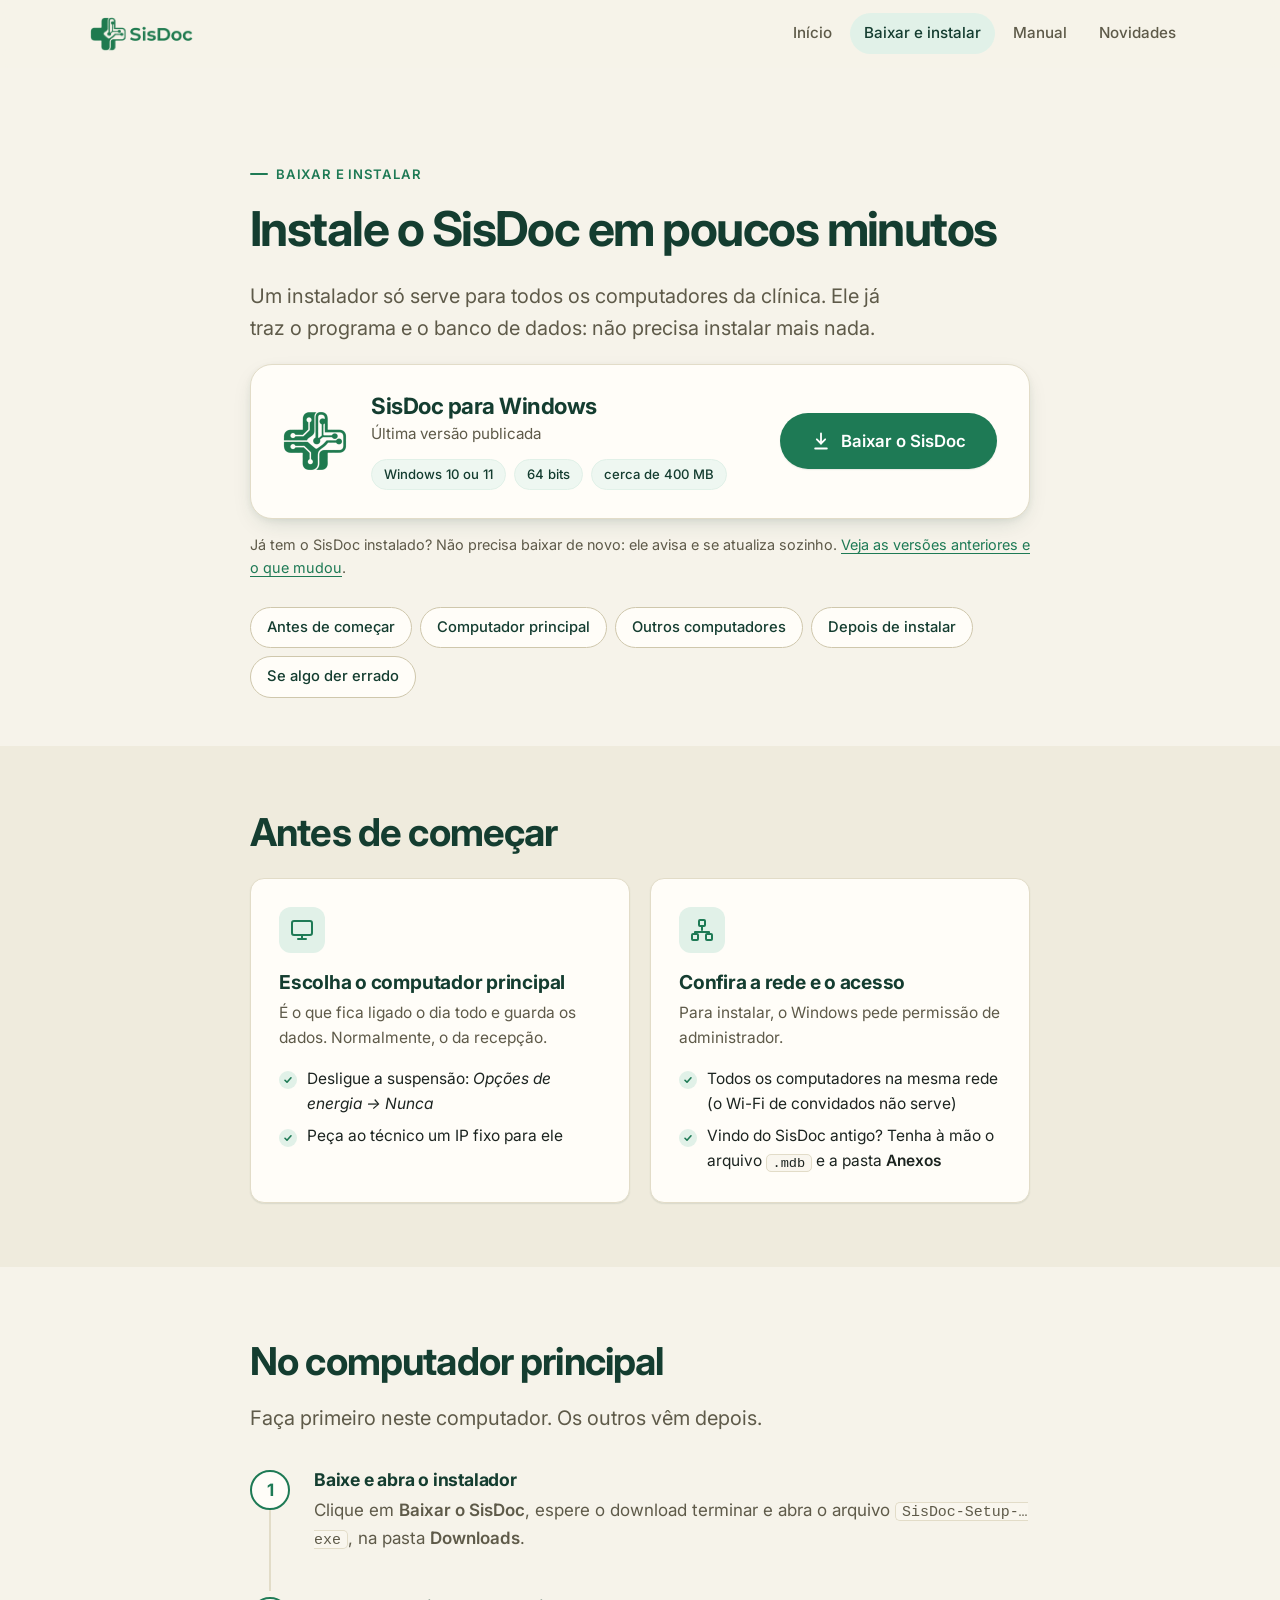
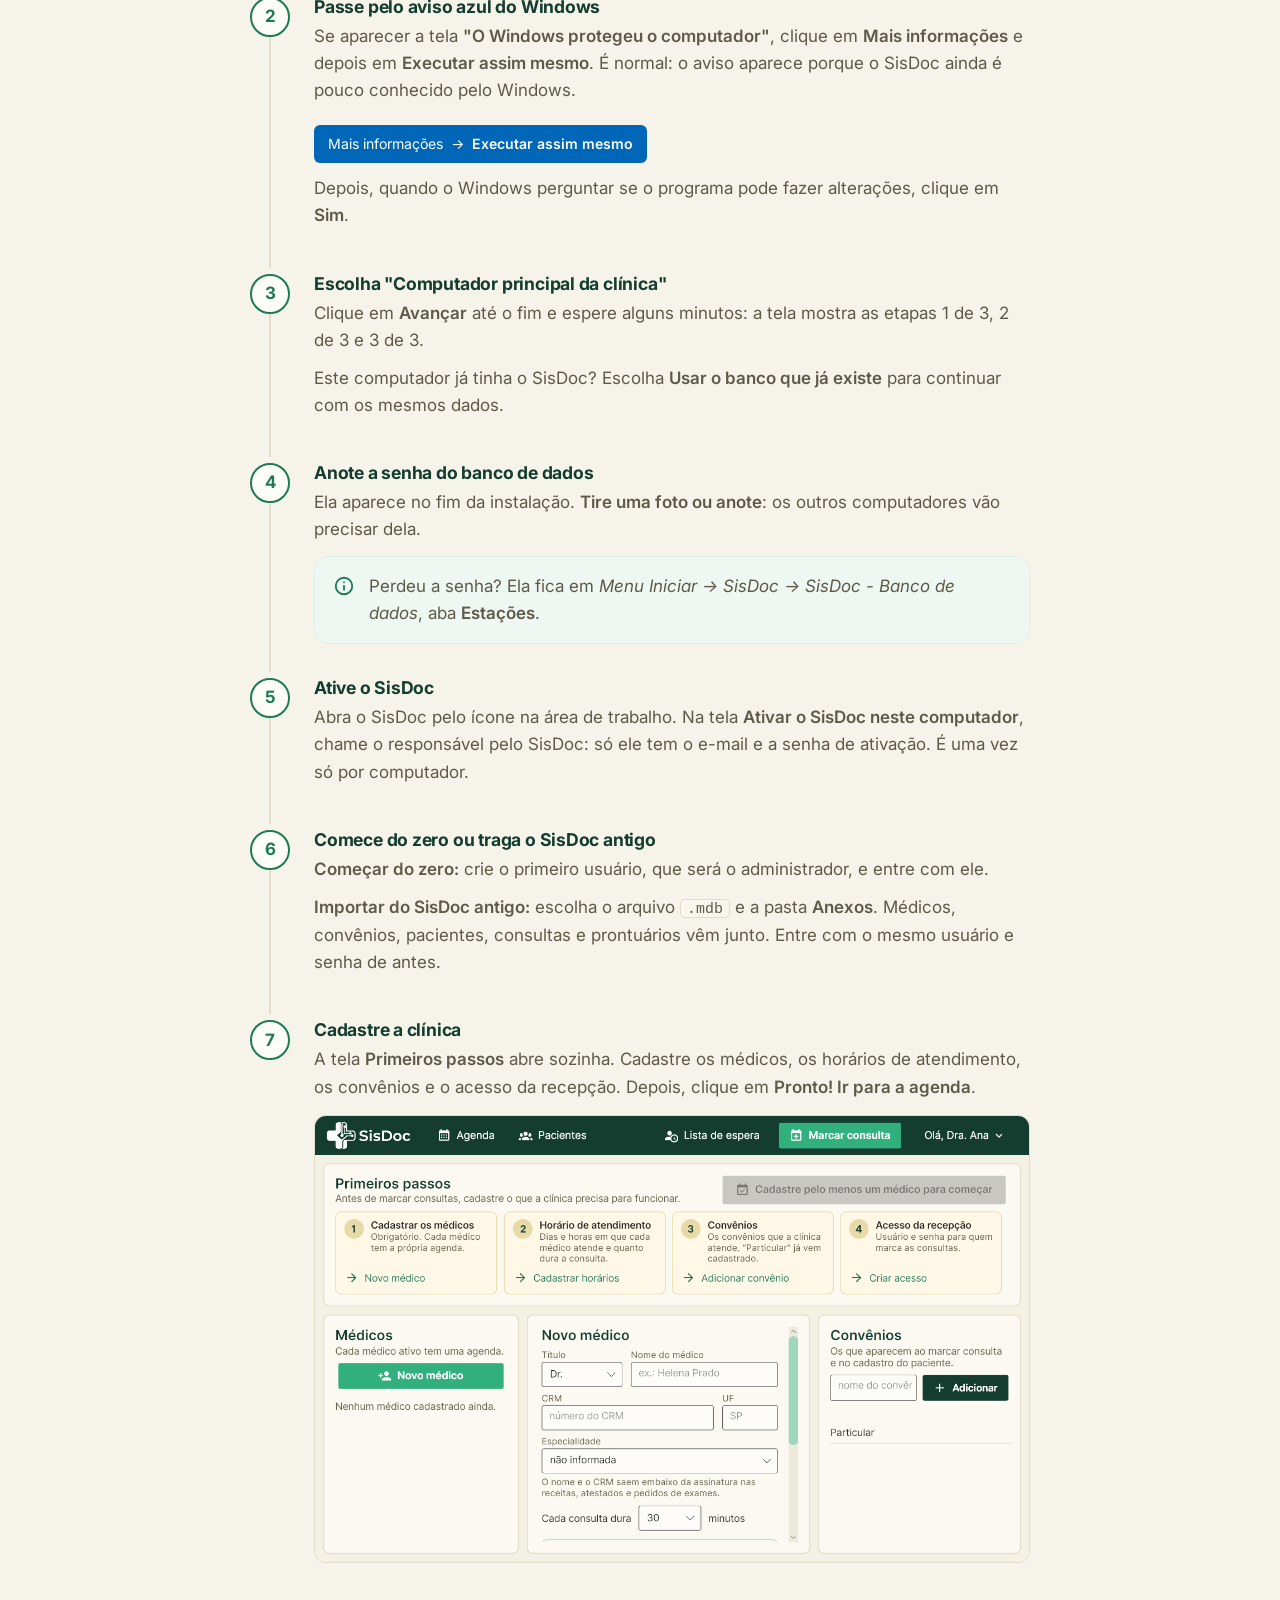
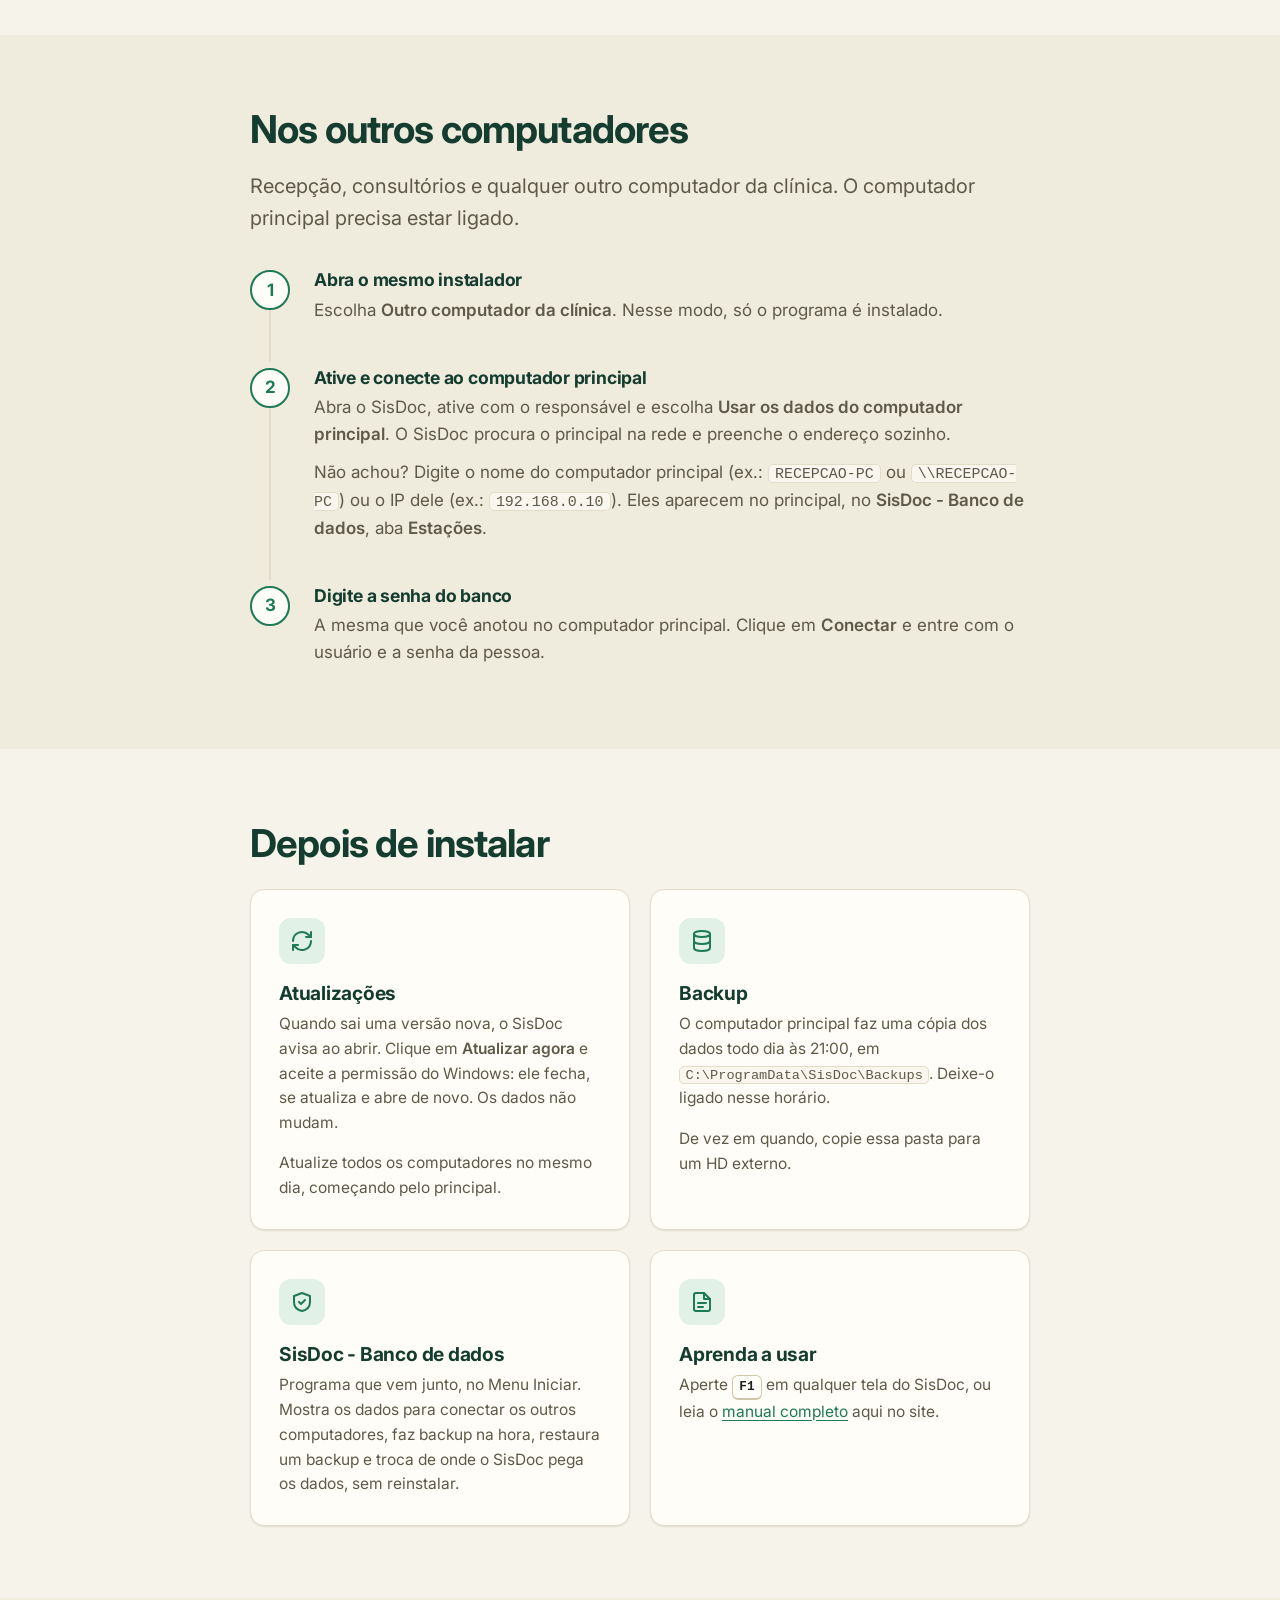
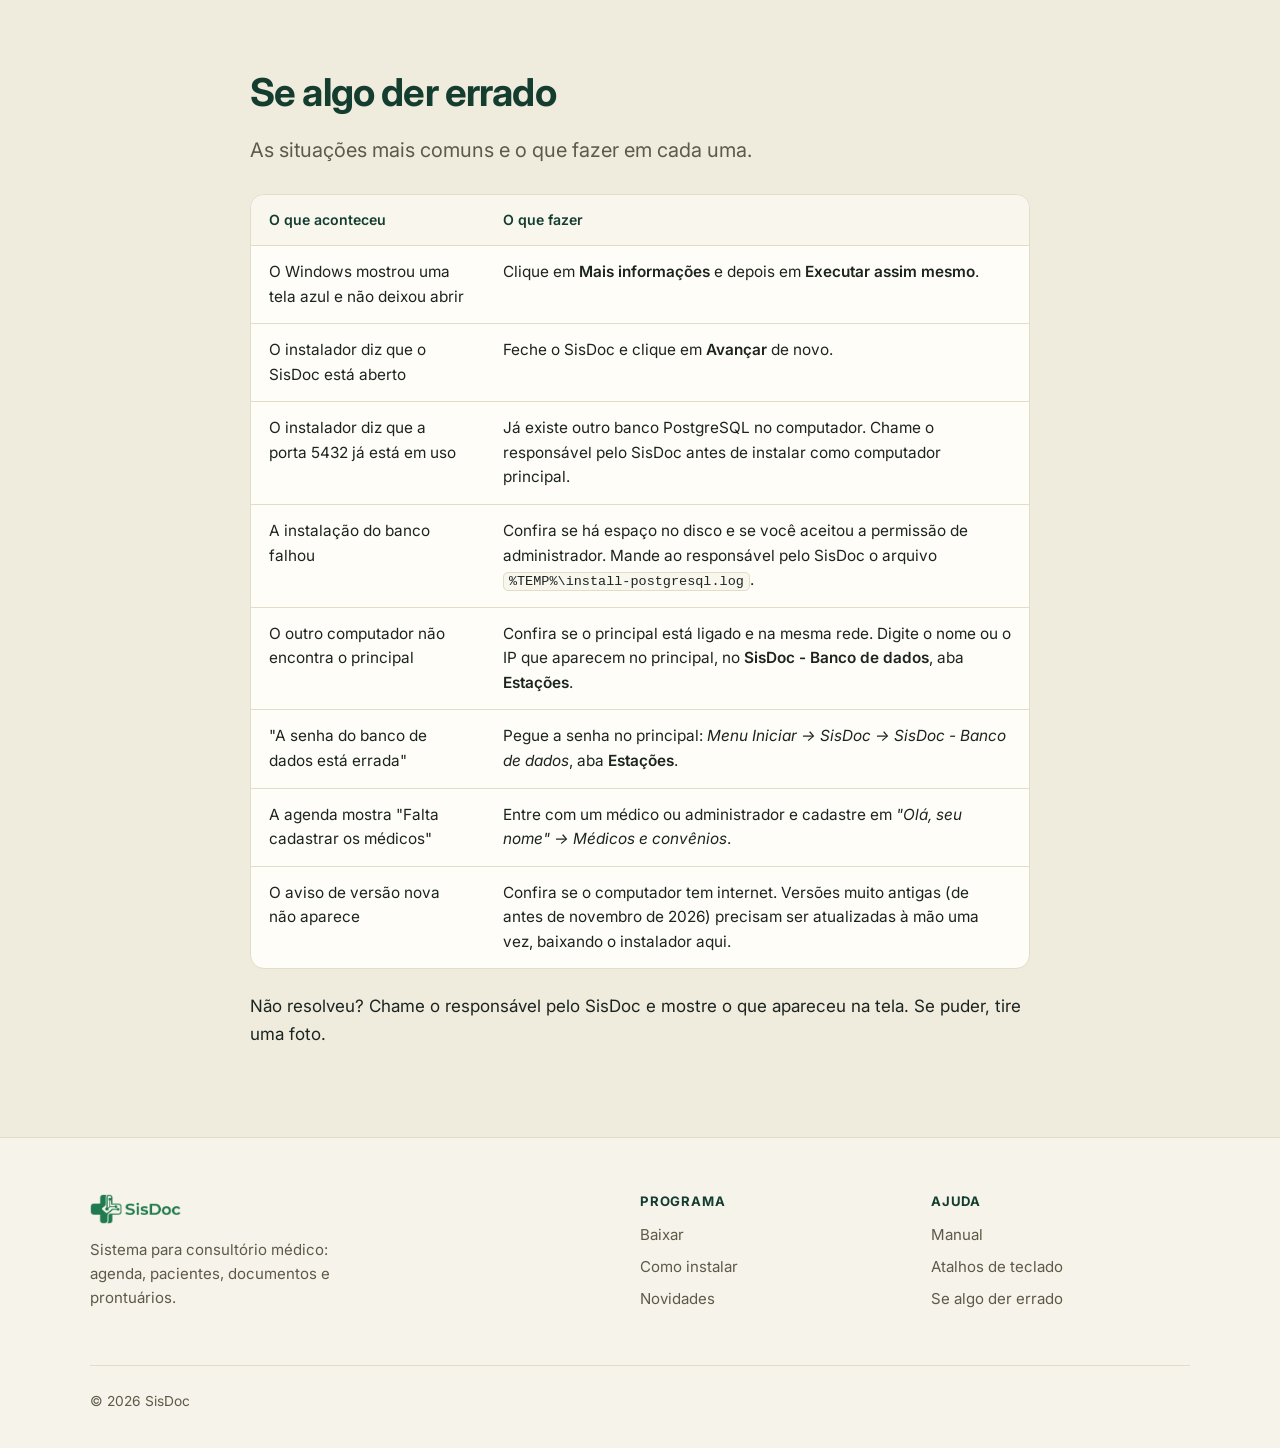
==== baixar.html @ e2f2bb1e "Site atualizado a partir de d1e80e1" ====
<!doctype html>
<html lang="pt-BR">
<head>
  <meta charset="utf-8">
  <meta name="viewport" content="width=device-width, initial-scale=1">
  <title>Baixar e instalar · SisDoc</title>
  <meta name="description" content="Baixe o instalador do SisDoc para Windows e siga o passo a passo para instalar no computador principal e nos outros computadores da clínica.">
  <meta name="theme-color" content="#143D30">
  <link rel="icon" type="image/png" href="assets/icon.png">
  <link rel="preconnect" href="https://fonts.googleapis.com">
  <link rel="preconnect" href="https://fonts.gstatic.com" crossorigin>
  <link href="https://fonts.googleapis.com/css2?family=Inter:wght@400;500;600;700;800&display=swap" rel="stylesheet">
  <link rel="stylesheet" href="assets/style.css">
  <script>document.documentElement.classList.add("js")</script>
</head>
<body>
  <a class="skip-link" href="#conteudo">Pular para o conteúdo</a>

  <header class="site-header">
    <div class="container">
      <a class="brand" href="./" aria-label="SisDoc, página inicial">
        <img class="logo-light" src="assets/logo.png" alt="SisDoc" width="104" height="34">
        <img class="logo-dark" src="assets/logo-white.png" alt="SisDoc" width="104" height="34">
      </a>
      <button class="nav-toggle" type="button" aria-expanded="false" aria-controls="menu" aria-label="Abrir o menu">
        <svg viewBox="0 0 24 24" fill="none" stroke="currentColor" stroke-width="2" stroke-linecap="round"><path d="M4 7h16M4 12h16M4 17h16"/></svg>
      </button>
      <nav class="nav" id="menu" aria-label="Principal">
        <a href="./">Início</a>
        <a href="baixar.html" aria-current="page">Baixar e instalar</a>
        <a href="manual.html">Manual</a>
        <a href="novidades.html">Novidades</a>
      </nav>
    </div>
  </header>

  <main id="conteudo">
    <div class="page-head">
      <div class="container narrow">
        <p class="eyebrow">Baixar e instalar</p>
        <h1>Instale o SisDoc em poucos minutos</h1>
        <p class="lead">Um instalador só serve para todos os computadores da clínica. Ele já traz o programa e o banco de dados: não precisa instalar mais nada.</p>

        <div class="download-card">
          <img class="app-icon" src="assets/icon.png" width="64" height="64" alt="">
          <div>
            <h2>SisDoc para Windows</h2>
            <p data-release-detail>Última versão publicada</p>
            <div class="download-facts">
              <span class="chip">Windows 10 ou 11</span>
              <span class="chip">64 bits</span>
              <span class="chip" data-release-size>cerca de 400 MB</span>
            </div>
          </div>
          <a class="btn btn-primary btn-lg" data-download-link href="https://github.com/LuizHRFerreira/SisDoc-releases/releases/latest">
            <svg viewBox="0 0 24 24" fill="none" stroke="currentColor" stroke-width="2.2" stroke-linecap="round" stroke-linejoin="round" aria-hidden="true"><path d="M12 3v12"/><path d="m7 10 5 5 5-5"/><path d="M5 21h14"/></svg>
            <span data-download-label>Baixar o SisDoc</span>
          </a>
        </div>
        <p class="small muted" style="margin-top:14px">Já tem o SisDoc instalado? Não precisa baixar de novo: ele avisa e se atualiza sozinho. <a href="novidades.html">Veja as versões anteriores e o que mudou</a>.</p>

        <nav class="toc-chips" aria-label="Nesta página">
          <a href="#antes">Antes de começar</a>
          <a href="#instalar">Computador principal</a>
          <a href="#outros">Outros computadores</a>
          <a href="#depois">Depois de instalar</a>
          <a href="#problemas">Se algo der errado</a>
        </nav>
      </div>
    </div>

    <section class="section-alt" id="antes" style="padding-top:64px;padding-bottom:64px">
      <div class="container narrow">
        <h2>Antes de começar</h2>
        <div class="cards two" style="margin-top:24px">
          <div class="card">
            <div class="icon-badge"><svg viewBox="0 0 24 24" fill="none" stroke="currentColor" stroke-width="2" stroke-linecap="round" stroke-linejoin="round" aria-hidden="true"><rect x="2" y="3" width="20" height="14" rx="2"/><path d="M8 21h8M12 17v4"/></svg></div>
            <h3>Escolha o computador principal</h3>
            <p class="muted">É o que fica ligado o dia todo e guarda os dados. Normalmente, o da recepção.</p>
            <ul class="checklist">
              <li>Desligue a suspensão: <i>Opções de energia → Nunca</i></li>
              <li>Peça ao técnico um IP fixo para ele</li>
            </ul>
          </div>
          <div class="card">
            <div class="icon-badge"><svg viewBox="0 0 24 24" fill="none" stroke="currentColor" stroke-width="2" stroke-linecap="round" stroke-linejoin="round" aria-hidden="true"><rect x="9" y="2" width="6" height="6" rx="1"/><rect x="2" y="16" width="6" height="6" rx="1"/><rect x="16" y="16" width="6" height="6" rx="1"/><path d="M12 8v4M5 16v-2h14v2"/></svg></div>
            <h3>Confira a rede e o acesso</h3>
            <p class="muted">Para instalar, o Windows pede permissão de administrador.</p>
            <ul class="checklist">
              <li>Todos os computadores na mesma rede (o Wi-Fi de convidados não serve)</li>
              <li>Vindo do SisDoc antigo? Tenha à mão o arquivo <code>.mdb</code> e a pasta <b>Anexos</b></li>
            </ul>
          </div>
        </div>
      </div>
    </section>

    <section id="instalar" style="padding-top:72px;padding-bottom:72px">
      <div class="container narrow">
        <h2>No computador principal</h2>
        <p class="lead" style="margin-bottom:36px">Faça primeiro neste computador. Os outros vêm depois.</p>
        <ol class="timeline">
          <li>
            <h3>Baixe e abra o instalador</h3>
            <p>Clique em <b>Baixar o SisDoc</b>, espere o download terminar e abra o arquivo <code>SisDoc-Setup-…exe</code>, na pasta <b>Downloads</b>.</p>
          </li>
          <li>
            <h3>Passe pelo aviso azul do Windows</h3>
            <p>Se aparecer a tela <b>"O Windows protegeu o computador"</b>, clique em <b>Mais informações</b> e depois em <b>Executar assim mesmo</b>. É normal: o aviso aparece porque o SisDoc ainda é pouco conhecido pelo Windows.</p>
            <span class="smartscreen">Mais informações <span aria-hidden="true">→</span> <b>Executar assim mesmo</b></span>
            <p style="margin-top:12px">Depois, quando o Windows perguntar se o programa pode fazer alterações, clique em <b>Sim</b>.</p>
          </li>
          <li>
            <h3>Escolha "Computador principal da clínica"</h3>
            <p>Clique em <b>Avançar</b> até o fim e espere alguns minutos: a tela mostra as etapas 1 de 3, 2 de 3 e 3 de 3.</p>
            <p>Este computador já tinha o SisDoc? Escolha <b>Usar o banco que já existe</b> para continuar com os mesmos dados.</p>
          </li>
          <li>
            <h3>Anote a senha do banco de dados</h3>
            <p>Ela aparece no fim da instalação. <b>Tire uma foto ou anote</b>: os outros computadores vão precisar dela.</p>
            <div class="callout info">
              <svg viewBox="0 0 24 24" fill="none" stroke="currentColor" stroke-width="2" stroke-linecap="round" stroke-linejoin="round" aria-hidden="true"><circle cx="12" cy="12" r="9"/><path d="M12 16v-4M12 8h.01"/></svg>
              <p>Perdeu a senha? Ela fica em <i>Menu Iniciar → SisDoc → SisDoc - Banco de dados</i>, aba <b>Estações</b>.</p>
            </div>
          </li>
          <li>
            <h3>Ative o SisDoc</h3>
            <p>Abra o SisDoc pelo ícone na área de trabalho. Na tela <b>Ativar o SisDoc neste computador</b>, chame o responsável pelo SisDoc: só ele tem o e-mail e a senha de ativação. É uma vez só por computador.</p>
          </li>
          <li>
            <h3>Comece do zero ou traga o SisDoc antigo</h3>
            <p><b>Começar do zero:</b> crie o primeiro usuário, que será o administrador, e entre com ele.</p>
            <p><b>Importar do SisDoc antigo:</b> escolha o arquivo <code>.mdb</code> e a pasta <b>Anexos</b>. Médicos, convênios, pacientes, consultas e prontuários vêm junto. Entre com o mesmo usuário e senha de antes.</p>
          </li>
          <li>
            <h3>Cadastre a clínica</h3>
            <p>A tela <b>Primeiros passos</b> abre sozinha. Cadastre os médicos, os horários de atendimento, os convênios e o acesso da recepção. Depois, clique em <b>Pronto! Ir para a agenda</b>.</p>
            <img class="zoomable" src="images/42-primeiros-passos.png" width="1280" height="800" loading="lazy" style="border-radius:12px;border:1px solid var(--border);margin-top:14px" alt="Tela Primeiros passos do SisDoc, com as quatro etapas de cadastro da clínica.">
          </li>
        </ol>
      </div>
    </section>

    <section class="section-alt" id="outros" style="padding-top:72px;padding-bottom:72px">
      <div class="container narrow">
        <h2>Nos outros computadores</h2>
        <p class="lead" style="margin-bottom:36px">Recepção, consultórios e qualquer outro computador da clínica. O computador principal precisa estar ligado.</p>
        <ol class="timeline">
          <li>
            <h3>Abra o mesmo instalador</h3>
            <p>Escolha <b>Outro computador da clínica</b>. Nesse modo, só o programa é instalado.</p>
          </li>
          <li>
            <h3>Ative e conecte ao computador principal</h3>
            <p>Abra o SisDoc, ative com o responsável e escolha <b>Usar os dados do computador principal</b>. O SisDoc procura o principal na rede e preenche o endereço sozinho.</p>
            <p>Não achou? Digite o nome do computador principal (ex.: <code>RECEPCAO-PC</code> ou <code>\\RECEPCAO-PC</code>) ou o IP dele (ex.: <code>192.168.0.10</code>). Eles aparecem no principal, no <b>SisDoc - Banco de dados</b>, aba <b>Estações</b>.</p>
          </li>
          <li>
            <h3>Digite a senha do banco</h3>
            <p>A mesma que você anotou no computador principal. Clique em <b>Conectar</b> e entre com o usuário e a senha da pessoa.</p>
          </li>
        </ol>
      </div>
    </section>

    <section id="depois" style="padding-top:72px;padding-bottom:72px">
      <div class="container narrow">
        <h2>Depois de instalar</h2>
        <div class="cards two" style="margin-top:24px">
          <div class="card">
            <div class="icon-badge"><svg viewBox="0 0 24 24" fill="none" stroke="currentColor" stroke-width="2" stroke-linecap="round" stroke-linejoin="round" aria-hidden="true"><path d="M21 12a9 9 0 0 1-15.5 6.2L3 16"/><path d="M3 12a9 9 0 0 1 15.5-6.2L21 8"/><path d="M21 3v5h-5M3 21v-5h5"/></svg></div>
            <h3>Atualizações</h3>
            <p class="muted">Quando sai uma versão nova, o SisDoc avisa ao abrir. Clique em <b>Atualizar agora</b> e aceite a permissão do Windows: ele fecha, se atualiza e abre de novo. Os dados não mudam.</p>
            <p class="muted">Atualize todos os computadores no mesmo dia, começando pelo principal.</p>
          </div>
          <div class="card">
            <div class="icon-badge"><svg viewBox="0 0 24 24" fill="none" stroke="currentColor" stroke-width="2" stroke-linecap="round" stroke-linejoin="round" aria-hidden="true"><ellipse cx="12" cy="5" rx="8" ry="3"/><path d="M4 5v14c0 1.7 3.6 3 8 3s8-1.3 8-3V5"/><path d="M4 12c0 1.7 3.6 3 8 3s8-1.3 8-3"/></svg></div>
            <h3>Backup</h3>
            <p class="muted">O computador principal faz uma cópia dos dados todo dia às 21:00, em <code>C:\ProgramData\SisDoc\Backups</code>. Deixe-o ligado nesse horário.</p>
            <p class="muted">De vez em quando, copie essa pasta para um HD externo.</p>
          </div>
          <div class="card">
            <div class="icon-badge"><svg viewBox="0 0 24 24" fill="none" stroke="currentColor" stroke-width="2" stroke-linecap="round" stroke-linejoin="round" aria-hidden="true"><path d="M12 3 4 6v6c0 5 3.5 8 8 9 4.5-1 8-4 8-9V6z"/><path d="m9 12 2 2 4-4"/></svg></div>
            <h3>SisDoc - Banco de dados</h3>
            <p class="muted">Programa que vem junto, no Menu Iniciar. Mostra os dados para conectar os outros computadores, faz backup na hora, restaura um backup e troca de onde o SisDoc pega os dados, sem reinstalar.</p>
          </div>
          <div class="card">
            <div class="icon-badge"><svg viewBox="0 0 24 24" fill="none" stroke="currentColor" stroke-width="2" stroke-linecap="round" stroke-linejoin="round" aria-hidden="true"><path d="M14 3H6a2 2 0 0 0-2 2v14a2 2 0 0 0 2 2h12a2 2 0 0 0 2-2V9z"/><path d="M14 3v6h6M8 13h8M8 17h5"/></svg></div>
            <h3>Aprenda a usar</h3>
            <p class="muted">Aperte <kbd>F1</kbd> em qualquer tela do SisDoc, ou leia o <a href="manual.html">manual completo</a> aqui no site.</p>
          </div>
        </div>
      </div>
    </section>

    <section class="section-alt" id="problemas" style="padding-top:72px;padding-bottom:72px">
      <div class="container narrow">
        <h2>Se algo der errado</h2>
        <p class="lead" style="margin-bottom:28px">As situações mais comuns e o que fazer em cada uma.</p>
        <div class="table-wrap">
          <table>
            <thead><tr><th scope="col">O que aconteceu</th><th scope="col">O que fazer</th></tr></thead>
            <tbody>
              <tr><td>O Windows mostrou uma tela azul e não deixou abrir</td><td>Clique em <b>Mais informações</b> e depois em <b>Executar assim mesmo</b>.</td></tr>
              <tr><td>O instalador diz que o SisDoc está aberto</td><td>Feche o SisDoc e clique em <b>Avançar</b> de novo.</td></tr>
              <tr><td>O instalador diz que a porta 5432 já está em uso</td><td>Já existe outro banco PostgreSQL no computador. Chame o responsável pelo SisDoc antes de instalar como computador principal.</td></tr>
              <tr><td>A instalação do banco falhou</td><td>Confira se há espaço no disco e se você aceitou a permissão de administrador. Mande ao responsável pelo SisDoc o arquivo <code>%TEMP%\install-postgresql.log</code>.</td></tr>
              <tr><td>O outro computador não encontra o principal</td><td>Confira se o principal está ligado e na mesma rede. Digite o nome ou o IP que aparecem no principal, no <b>SisDoc - Banco de dados</b>, aba <b>Estações</b>.</td></tr>
              <tr><td>"A senha do banco de dados está errada"</td><td>Pegue a senha no principal: <i>Menu Iniciar → SisDoc → SisDoc - Banco de dados</i>, aba <b>Estações</b>.</td></tr>
              <tr><td>A agenda mostra "Falta cadastrar os médicos"</td><td>Entre com um médico ou administrador e cadastre em <i>"Olá, seu nome" → Médicos e convênios</i>.</td></tr>
              <tr><td>O aviso de versão nova não aparece</td><td>Confira se o computador tem internet. Versões muito antigas (de antes de novembro de 2026) precisam ser atualizadas à mão uma vez, baixando o instalador aqui.</td></tr>
            </tbody>
          </table>
        </div>
        <p style="margin-top:24px">Não resolveu? Chame o responsável pelo SisDoc e mostre o que apareceu na tela. Se puder, tire uma foto.</p>
      </div>
    </section>
  </main>

  <footer class="site-footer">
    <div class="container">
      <div class="footer-grid">
        <div class="footer-brand">
          <img class="logo-light" src="assets/logo.png" alt="SisDoc" width="91" height="30">
          <img class="logo-dark" src="assets/logo-white.png" alt="SisDoc" width="91" height="30">
          <p>Sistema para consultório médico: agenda, pacientes, documentos e prontuários.</p>
        </div>
        <div>
          <h4>Programa</h4>
          <ul>
            <li><a href="baixar.html">Baixar</a></li>
            <li><a href="baixar.html#instalar">Como instalar</a></li>
            <li><a href="novidades.html">Novidades</a></li>
          </ul>
        </div>
        <div>
          <h4>Ajuda</h4>
          <ul>
            <li><a href="manual.html">Manual</a></li>
            <li><a href="manual.html#/atalhos">Atalhos de teclado</a></li>
            <li><a href="baixar.html#problemas">Se algo der errado</a></li>
          </ul>
        </div>
      </div>
      <div class="footer-bottom">
        <span>© <span data-year>2026</span> SisDoc</span>
        <span data-release-version></span>
      </div>
    </div>
  </footer>

  <script src="assets/site.js" defer></script>
</body>
</html>
---- assets/style.css ----
:root {
  --bg: #F6F3EA;
  --bg-alt: #EFEBDD;
  --surface: #FFFDF8;
  --surface-muted: #F9F6EE;
  --border: #E2DCC8;
  --border-strong: #CFC7AC;
  --text: #1C2420;
  --text-muted: #5E5A49;
  --heading: #143D30;
  --brand: #1E7A55;
  --brand-hover: #17644A;
  --brand-soft: #E1F1E8;
  --brand-softer: #EEF7F1;
  --on-brand: #FFFFFF;
  --accent: #31AF7D;
  --dark-band: #143D30;
  --on-dark: #F3F0E4;
  --on-dark-muted: #B9C9BF;
  --notice: #FBF3D9;
  --notice-border: #E8D79C;
  --windows-blue: #0067B8;
  --shadow-sm: 0 1px 2px rgba(20, 61, 48, .06), 0 1px 1px rgba(20, 61, 48, .04);
  --shadow-md: 0 8px 24px -8px rgba(20, 61, 48, .18), 0 2px 6px rgba(20, 61, 48, .06);
  --shadow-lg: 0 32px 64px -24px rgba(20, 61, 48, .35), 0 8px 20px -8px rgba(20, 61, 48, .15);
  --radius-sm: 8px;
  --radius: 14px;
  --radius-lg: 22px;
  --max: 1140px;
  --header-h: 68px;
  color-scheme: light;
}

@media (prefers-color-scheme: dark) {
  :root {
    --bg: #0F1714;
    --bg-alt: #131E1A;
    --surface: #17221E;
    --surface-muted: #1B2823;
    --border: #273630;
    --border-strong: #35483F;
    --text: #E6ECE8;
    --text-muted: #A3B0A8;
    --heading: #E9F3EE;
    --brand: #3FBF8B;
    --brand-hover: #5ACB9C;
    --brand-soft: #1C3A2E;
    --brand-softer: #172E25;
    --on-brand: #0B1A13;
    --accent: #3FBF8B;
    --dark-band: #0B2A20;
    --on-dark: #EAF2EE;
    --on-dark-muted: #9FB6A9;
    --notice: #2A2616;
    --notice-border: #4F4525;
    --windows-blue: #4DA3EE;
    --shadow-sm: 0 1px 2px rgba(0, 0, 0, .3);
    --shadow-md: 0 8px 24px -8px rgba(0, 0, 0, .5);
    --shadow-lg: 0 32px 64px -24px rgba(0, 0, 0, .7);
    color-scheme: dark;
  }
  .logo-light { display: none !important; }
  .logo-dark { display: block !important; }
}

*, *::before, *::after { box-sizing: border-box; }
html { -webkit-text-size-adjust: 100%; scroll-behavior: smooth; scroll-padding-top: calc(var(--header-h) + 16px); }
@media (prefers-reduced-motion: reduce) {
  html { scroll-behavior: auto; }
  *, *::before, *::after { transition: none !important; animation: none !important; }
}
body {
  margin: 0;
  background: var(--bg);
  color: var(--text);
  font-family: Inter, system-ui, -apple-system, "Segoe UI", Roboto, sans-serif;
  font-size: 17px;
  line-height: 1.6;
  -webkit-font-smoothing: antialiased;
  text-rendering: optimizeLegibility;
}
img { max-width: 100%; height: auto; display: block; }
a { color: var(--brand); text-underline-offset: 3px; text-decoration-thickness: 1px; }
a:hover { color: var(--brand-hover); }
:focus-visible { outline: 3px solid var(--accent); outline-offset: 3px; border-radius: 4px; }
h1, h2, h3, h4 { color: var(--heading); line-height: 1.15; letter-spacing: -0.022em; margin: 0 0 .5em; font-weight: 700; }
h1 { font-size: clamp(2.1rem, 4.6vw, 3.6rem); letter-spacing: -0.032em; }
h2 { font-size: clamp(1.7rem, 3vw, 2.4rem); }
h3 { font-size: 1.2rem; letter-spacing: -0.012em; }
p { margin: 0 0 1em; }
b, strong { font-weight: 600; }
kbd {
  display: inline-block;
  min-width: 1.8em;
  padding: .1em .5em;
  border: 1px solid var(--border-strong);
  border-bottom-width: 2px;
  border-radius: 6px;
  background: var(--surface);
  font: 600 .82em/1.5 ui-monospace, "Cascadia Mono", Consolas, monospace;
  text-align: center;
  color: var(--text);
}
code {
  font-family: ui-monospace, "Cascadia Mono", Consolas, monospace;
  font-size: .88em;
  background: var(--surface-muted);
  border: 1px solid var(--border);
  border-radius: 5px;
  padding: .05em .4em;
  overflow-wrap: anywhere;
}

.skip-link {
  position: absolute; left: 16px; top: -100px; z-index: 100;
  background: var(--brand); color: var(--on-brand); padding: 10px 16px; border-radius: var(--radius-sm);
}
.skip-link:focus { top: 12px; }

.container { width: 100%; max-width: var(--max); margin: 0 auto; padding: 0 20px; }
.container.narrow { max-width: 820px; }

.site-header {
  position: sticky; top: 0; z-index: 50;
  height: var(--header-h);
  background: color-mix(in srgb, var(--bg) 82%, transparent);
  backdrop-filter: saturate(1.4) blur(14px);
  -webkit-backdrop-filter: saturate(1.4) blur(14px);
  border-bottom: 1px solid transparent;
  transition: border-color .2s;
}
.site-header.scrolled { border-bottom-color: var(--border); }
.site-header .container { height: 100%; display: flex; align-items: center; gap: 24px; }
.brand { display: flex; align-items: center; flex: none; }
.brand img { height: 34px; width: auto; }
.logo-dark { display: none; }
.nav { display: flex; align-items: center; gap: 4px; margin-left: auto; }
.nav a {
  color: var(--text-muted); text-decoration: none; font-weight: 500; font-size: .95rem;
  padding: 8px 14px; border-radius: 999px; transition: color .15s, background .15s;
}
.nav a:hover { color: var(--heading); background: var(--bg-alt); }
.nav a[aria-current="page"] { color: var(--heading); background: var(--brand-soft); }
.nav .btn { margin-left: 10px; }
.nav a.btn-primary { color: var(--on-brand); background: var(--brand); padding: 6px 18px; }
.nav a.btn-primary:hover { color: var(--on-brand); background: var(--brand-hover); }
.nav-toggle {
  display: none; margin-left: auto; background: none; border: 1px solid var(--border);
  border-radius: 10px; width: 44px; height: 44px; color: var(--heading); cursor: pointer;
  align-items: center; justify-content: center;
}
.nav-toggle svg { width: 22px; height: 22px; }

.btn {
  display: inline-flex; align-items: center; justify-content: center; gap: 10px;
  min-height: 46px; padding: 10px 22px; border-radius: 999px;
  font: inherit; font-weight: 600; font-size: .98rem; line-height: 1.2;
  text-decoration: none; cursor: pointer; border: 1px solid transparent;
  transition: background .15s, color .15s, border-color .15s, transform .15s, box-shadow .15s;
  white-space: nowrap;
}
.btn svg { width: 20px; height: 20px; flex: none; }
.btn-primary { background: var(--brand); color: var(--on-brand); box-shadow: var(--shadow-sm); }
.btn-primary:hover { background: var(--brand-hover); color: var(--on-brand); transform: translateY(-1px); box-shadow: var(--shadow-md); }
.btn-secondary { background: var(--surface); color: var(--heading); border-color: var(--border-strong); }
.btn-secondary:hover { color: var(--heading); border-color: var(--heading); }
.btn-ghost-light { background: transparent; color: var(--on-dark); border-color: rgba(255,255,255,.3); }
.btn-ghost-light:hover { color: var(--on-dark); border-color: var(--on-dark); }
.btn-lg { min-height: 56px; padding: 14px 30px; font-size: 1.05rem; }
.btn-sm { min-height: 38px; padding: 6px 16px; font-size: .9rem; }

.eyebrow {
  display: inline-flex; align-items: center; gap: 8px;
  font-size: .82rem; font-weight: 600; letter-spacing: .06em; text-transform: uppercase;
  color: var(--brand); margin: 0 0 16px;
}
.eyebrow::before { content: ""; width: 18px; height: 2px; background: currentColor; border-radius: 2px; }
.lead { font-size: clamp(1.08rem, 1.6vw, 1.25rem); color: var(--text-muted); line-height: 1.6; }
.muted { color: var(--text-muted); }
.small { font-size: .9rem; }

section { padding: clamp(64px, 9vw, 112px) 0; }
.section-alt { background: var(--bg-alt); }
.section-head { max-width: 680px; margin: 0 0 48px; }
.section-head.center { margin-left: auto; margin-right: auto; text-align: center; }
.section-head.center .eyebrow { justify-content: center; }

.hero { padding: clamp(48px, 8vw, 96px) 0 0; text-align: center; overflow: hidden; }
.hero h1 { max-width: 22ch; margin: 0 auto 20px; }
.hero .lead { max-width: 640px; margin: 0 auto 32px; }
.hero-actions { display: flex; gap: 12px; justify-content: center; flex-wrap: wrap; }
.hero-meta { margin: 16px 0 0; font-size: .9rem; color: var(--text-muted); min-height: 1.6em; }
.hero-shot { margin: clamp(40px, 6vw, 72px) auto 0; max-width: 1080px; position: relative; }
.hero-shot::before {
  content: ""; position: absolute; inset: 12% -10% -20%; z-index: -1;
  background: radial-gradient(closest-side, color-mix(in srgb, var(--accent) 28%, transparent), transparent);
  filter: blur(20px);
}

.window {
  background: var(--surface);
  border: 1px solid var(--border);
  border-radius: var(--radius);
  box-shadow: var(--shadow-lg);
  overflow: hidden;
}
.window-bar { display: flex; align-items: center; gap: 7px; padding: 11px 14px; background: var(--surface-muted); border-bottom: 1px solid var(--border); }
.window-bar span { width: 11px; height: 11px; border-radius: 50%; background: var(--border-strong); }
.window-bar em { margin-left: 10px; font-style: normal; font-size: .78rem; color: var(--text-muted); font-weight: 500; }
.window img { width: 100%; }
.hero .window { border-bottom-left-radius: 0; border-bottom-right-radius: 0; border-bottom: 0; }

.cards { display: grid; gap: 20px; grid-template-columns: repeat(3, 1fr); }
.cards.two { grid-template-columns: repeat(2, 1fr); }
.cards.four { grid-template-columns: repeat(4, 1fr); }
.card {
  background: var(--surface); border: 1px solid var(--border); border-radius: var(--radius);
  padding: 28px; box-shadow: var(--shadow-sm);
}
.card h3 { margin-bottom: 8px; }
.card p:last-child, .card ul:last-child { margin-bottom: 0; }
.card .muted { font-size: .97rem; }
.icon-badge {
  width: 46px; height: 46px; border-radius: 12px; display: grid; place-items: center;
  background: var(--brand-soft); color: var(--brand); margin-bottom: 18px;
}
.icon-badge svg { width: 24px; height: 24px; }
.checklist { list-style: none; padding: 0; margin: 16px 0 0; display: grid; gap: 8px; }
.checklist li { position: relative; padding-left: 28px; font-size: .97rem; }
.checklist li::before {
  content: ""; position: absolute; left: 0; top: .28em; width: 18px; height: 18px; border-radius: 50%;
  background: var(--brand-soft) url("data:image/svg+xml,%3Csvg xmlns='http://www.w3.org/2000/svg' viewBox='0 0 24 24' fill='none' stroke='%231E7A55' stroke-width='3.2' stroke-linecap='round' stroke-linejoin='round'%3E%3Cpath d='m6 12.5 4 4 8-9'/%3E%3C/svg%3E") center / 12px no-repeat;
}

.feature { display: grid; grid-template-columns: 1fr 1.25fr; gap: clamp(32px, 6vw, 80px); align-items: center; }
.feature + .feature { margin-top: clamp(72px, 10vw, 128px); }
.feature.reverse .feature-text { order: 2; }
.feature-text h3 { font-size: clamp(1.5rem, 2.4vw, 2rem); margin-bottom: 14px; }
.feature-text .lead { font-size: 1.08rem; }
.feature .window { box-shadow: var(--shadow-md); }

.mini-grid { display: grid; grid-template-columns: repeat(4, 1fr); gap: 32px 28px; }
.mini h3 { font-size: 1.02rem; margin-bottom: 6px; }
.mini p { color: var(--text-muted); font-size: .95rem; margin: 0; }
.mini .icon-badge { width: 40px; height: 40px; border-radius: 10px; margin-bottom: 14px; }
.mini .icon-badge svg { width: 21px; height: 21px; }

.steps-row { display: grid; grid-template-columns: repeat(3, 1fr); gap: 20px; counter-reset: step; }
.step-card { position: relative; counter-increment: step; }
.step-card::before {
  content: counter(step); display: grid; place-items: center;
  width: 40px; height: 40px; border-radius: 50%; margin-bottom: 18px;
  background: var(--brand); color: var(--on-brand); font-weight: 700;
}

.faq { max-width: 820px; margin: 0 auto; display: grid; gap: 12px; }
.faq details {
  background: var(--surface); border: 1px solid var(--border); border-radius: var(--radius);
  padding: 0 24px; transition: border-color .15s, box-shadow .15s;
}
.faq details[open] { border-color: var(--border-strong); box-shadow: var(--shadow-sm); }
.faq summary {
  list-style: none; cursor: pointer; padding: 20px 36px 20px 0; position: relative;
  font-weight: 600; color: var(--heading); font-size: 1.05rem;
}
.faq summary::-webkit-details-marker { display: none; }
.faq summary::after {
  content: ""; position: absolute; right: 0; top: 50%; width: 22px; height: 22px; margin-top: -11px;
  background: url("data:image/svg+xml,%3Csvg xmlns='http://www.w3.org/2000/svg' viewBox='0 0 24 24' fill='none' stroke='%235E5A49' stroke-width='2.2' stroke-linecap='round' stroke-linejoin='round'%3E%3Cpath d='M12 5v14M5 12h14'/%3E%3C/svg%3E") center / contain no-repeat;
  transition: transform .2s;
}
.faq details[open] summary::after { transform: rotate(45deg); }
.faq details > div { padding: 0 0 20px; color: var(--text-muted); }
.faq details > div p:last-child { margin: 0; }

.cta-band { background: var(--dark-band); color: var(--on-dark); border-radius: var(--radius-lg); padding: clamp(40px, 6vw, 72px); text-align: center; position: relative; overflow: hidden; }
.cta-band::before {
  content: ""; position: absolute; width: 520px; height: 520px; right: -160px; top: -260px; border-radius: 50%;
  background: radial-gradient(closest-side, rgba(49, 175, 125, .35), transparent);
}
.cta-band h2 { color: var(--on-dark); margin-bottom: 12px; position: relative; }
.cta-band p { color: var(--on-dark-muted); max-width: 560px; margin: 0 auto 28px; position: relative; }
.cta-band .hero-actions { position: relative; }
.cta-band .btn-primary { background: var(--accent); color: #0B1A13; }
.cta-band .btn-primary:hover { background: #45C192; color: #0B1A13; }

.page-head { padding: clamp(48px, 7vw, 88px) 0 clamp(32px, 4vw, 48px); }
.page-head h1 { font-size: clamp(2rem, 4vw, 3rem); }
.page-head .lead { max-width: 640px; }

.download-card {
  display: grid; grid-template-columns: auto 1fr auto; gap: 24px; align-items: center;
  background: var(--surface); border: 1px solid var(--border); border-radius: var(--radius-lg);
  padding: 28px 32px; box-shadow: var(--shadow-md);
}
.download-card .app-icon { width: 64px; height: 64px; border-radius: 16px; }
.download-card h2 { font-size: 1.4rem; margin-bottom: 4px; }
.download-card p { margin: 0; color: var(--text-muted); font-size: .95rem; }
.download-facts { display: flex; flex-wrap: wrap; gap: 8px; margin-top: 12px; }
.chip {
  display: inline-flex; align-items: center; gap: 6px; padding: 4px 12px; border-radius: 999px;
  background: var(--brand-softer); color: var(--heading); font-size: .82rem; font-weight: 500;
  border: 1px solid var(--brand-soft);
}
.chip.warning { background: var(--notice); border-color: var(--notice-border); }

.toc-chips { display: flex; flex-wrap: wrap; gap: 8px; margin: 28px 0 0; }
.toc-chips a {
  text-decoration: none; color: var(--heading); font-weight: 500; font-size: .92rem;
  padding: 8px 16px; border-radius: 999px; border: 1px solid var(--border-strong); background: var(--surface);
}
.toc-chips a:hover { border-color: var(--heading); }

.timeline { list-style: none; padding: 0; margin: 0; counter-reset: item; position: relative; }
.timeline > li { counter-increment: item; position: relative; padding: 0 0 28px 64px; }
.timeline > li::before {
  content: counter(item); position: absolute; left: 0; top: 0; width: 40px; height: 40px; border-radius: 50%;
  background: var(--surface); border: 2px solid var(--brand); color: var(--brand); font-weight: 700;
  display: grid; place-items: center; z-index: 1;
}
.timeline > li::after { content: ""; position: absolute; left: 19px; top: 40px; bottom: 0; width: 2px; background: var(--border); }
.timeline > li:last-child::after { display: none; }
.timeline > li:last-child { padding-bottom: 0; }
.timeline h3 { font-size: 1.1rem; margin: 6px 0 6px; }
.timeline p { margin: 0 0 .6em; color: var(--text-muted); }
.timeline .callout { margin-top: 12px; }

.callout {
  display: flex; gap: 14px; padding: 16px 18px; border-radius: var(--radius);
  background: var(--notice); border: 1px solid var(--notice-border); color: var(--text);
}
.callout svg { width: 22px; height: 22px; flex: none; color: #9A6B00; margin-top: 2px; }
.callout p { margin: 0; }
.callout.info { background: var(--brand-softer); border-color: var(--brand-soft); }
.callout.info svg { color: var(--brand); }
.smartscreen {
  display: inline-flex; flex-wrap: wrap; align-items: center; gap: 8px; margin-top: 10px;
  padding: 8px 14px; border-radius: 6px; background: var(--windows-blue); color: #fff; font-size: .88rem;
}
.smartscreen b { font-weight: 600; }

.table-wrap { overflow-x: auto; border: 1px solid var(--border); border-radius: var(--radius); background: var(--surface); }
table { width: 100%; border-collapse: collapse; font-size: .96rem; }
th, td { text-align: left; padding: 14px 18px; vertical-align: top; border-bottom: 1px solid var(--border); }
th { background: var(--surface-muted); color: var(--heading); font-weight: 600; font-size: .88rem; }
tr:last-child td { border-bottom: 0; }

.site-footer { border-top: 1px solid var(--border); padding: 56px 0 40px; font-size: .94rem; color: var(--text-muted); }
.footer-grid { display: grid; grid-template-columns: 2fr 1fr 1fr; gap: 32px; }
.footer-grid h4 { font-size: .82rem; text-transform: uppercase; letter-spacing: .06em; color: var(--heading); margin-bottom: 14px; }
.footer-grid ul { list-style: none; padding: 0; margin: 0; display: grid; gap: 8px; }
.footer-grid a { color: var(--text-muted); text-decoration: none; }
.footer-grid a:hover { color: var(--heading); text-decoration: underline; }
.footer-brand img { height: 30px; width: auto; margin-bottom: 14px; }
.footer-brand p { max-width: 30ch; }
.footer-bottom { margin-top: 40px; padding-top: 24px; border-top: 1px solid var(--border); display: flex; justify-content: space-between; gap: 16px; flex-wrap: wrap; font-size: .86rem; }

.js .reveal { opacity: 0; transform: translateY(16px); transition: opacity .6s ease, transform .6s ease; }
.js .reveal.visible { opacity: 1; transform: none; }
.zoomable { cursor: zoom-in; }

.manual-layout { display: grid; grid-template-columns: 290px 1fr; gap: 48px; align-items: start; padding-top: 32px; padding-bottom: 96px; }
.manual-sidebar {
  position: sticky; top: calc(var(--header-h) + 20px);
  max-height: calc(100vh - var(--header-h) - 40px); overflow-y: auto;
  padding-right: 8px; scrollbar-width: thin;
}
.search { position: relative; margin-bottom: 20px; }
.search svg { position: absolute; left: 14px; top: 50%; width: 18px; height: 18px; margin-top: -9px; color: var(--text-muted); pointer-events: none; }
.search input {
  width: 100%; height: 48px; padding: 0 14px 0 42px; border-radius: 12px;
  border: 1px solid var(--border-strong); background: var(--surface); color: var(--text);
  font: inherit; font-size: 1rem;
}
.search input::placeholder { color: var(--text-muted); }
.search input:focus { outline: none; border-color: var(--brand); box-shadow: 0 0 0 4px var(--brand-soft); }
.nav-group { margin-bottom: 6px; }
.nav-group > button {
  width: 100%; display: flex; align-items: center; justify-content: space-between; gap: 8px;
  background: none; border: 0; padding: 9px 10px; border-radius: 8px; cursor: pointer;
  font: inherit; font-weight: 600; color: var(--heading); font-size: .95rem; text-align: left;
}
.nav-group > button:hover { background: var(--bg-alt); }
.nav-group > button svg { width: 16px; height: 16px; transition: transform .2s; color: var(--text-muted); }
.nav-group[data-open="true"] > button svg { transform: rotate(90deg); }
.nav-group ul { list-style: none; margin: 2px 0 8px; padding: 0 0 0 10px; display: none; border-left: 1px solid var(--border); margin-left: 12px; }
.nav-group[data-open="true"] ul { display: block; }
.nav-group li a {
  display: block; padding: 6px 10px; border-radius: 6px; text-decoration: none;
  color: var(--text-muted); font-size: .9rem; line-height: 1.4;
}
.nav-group li a:hover { color: var(--heading); background: var(--bg-alt); }
.nav-group li a[aria-current="page"] { color: var(--brand); background: var(--brand-softer); font-weight: 600; }
.sidebar-extra { border-top: 1px solid var(--border); margin-top: 12px; padding-top: 12px; }
.sidebar-extra a { display: flex; align-items: center; gap: 10px; padding: 8px 10px; border-radius: 8px; text-decoration: none; color: var(--heading); font-weight: 600; font-size: .95rem; }
.sidebar-extra a:hover { background: var(--bg-alt); }
.sidebar-extra a[aria-current="page"] { background: var(--brand-softer); color: var(--brand); }
.sidebar-extra svg { width: 18px; height: 18px; color: var(--text-muted); }
.sidebar-toggle { display: none; }

.manual-main { min-width: 0; max-width: 780px; }
.breadcrumb { display: flex; flex-wrap: wrap; gap: 6px; align-items: center; font-size: .88rem; color: var(--text-muted); margin-bottom: 18px; }
.breadcrumb a { color: var(--text-muted); text-decoration: none; }
.breadcrumb a:hover { color: var(--heading); text-decoration: underline; }
.breadcrumb span[aria-hidden] { opacity: .5; }
.manual-main h1 { font-size: clamp(1.8rem, 3.4vw, 2.5rem); margin-bottom: 24px; }
.manual-steps { list-style: none; padding: 0; margin: 0 0 32px; counter-reset: s; display: grid; gap: 12px; }
.manual-steps li {
  counter-increment: s; position: relative; padding: 16px 20px 16px 62px;
  background: var(--surface); border: 1px solid var(--border); border-radius: var(--radius);
}
.manual-steps li::before {
  content: counter(s); position: absolute; left: 18px; top: 15px; width: 30px; height: 30px; border-radius: 50%;
  background: var(--brand-soft); color: var(--brand); font-weight: 700; font-size: .92rem; display: grid; place-items: center;
}
.manual-steps.single li { padding-left: 20px; }
.manual-steps.single li::before { display: none; }
.manual-figure { margin: 0 0 36px; }
.manual-figure figcaption { font-size: .86rem; color: var(--text-muted); margin-top: 10px; text-align: center; }
.manual-figure a { display: block; cursor: zoom-in; }
.legend { list-style: none; padding: 0; margin: 0 0 32px; display: grid; gap: 10px; }
.legend li { display: flex; gap: 14px; align-items: flex-start; padding: 12px 16px; background: var(--surface); border: 1px solid var(--border); border-radius: 12px; }
.legend .swatch { flex: none; width: 22px; height: 22px; border-radius: 6px; margin-top: 2px; border: 1px solid rgba(0,0,0,.08); }
.related { border-top: 1px solid var(--border); padding-top: 28px; margin-top: 8px; }
.related h2 { font-size: 1.1rem; margin-bottom: 12px; }
.link-list { list-style: none; padding: 0; margin: 0; display: grid; gap: 2px; }
.link-list a {
  display: flex; align-items: center; justify-content: space-between; gap: 12px;
  padding: 12px 14px; border-radius: 10px; text-decoration: none; color: var(--text);
}
.link-list a:hover { background: var(--surface); color: var(--heading); }
.link-list a::after { content: "→"; color: var(--text-muted); transition: transform .15s; }
.link-list a:hover::after { transform: translateX(3px); color: var(--brand); }
.pager { display: grid; grid-template-columns: 1fr 1fr; gap: 16px; margin-top: 36px; }
.pager a {
  display: block; padding: 16px 20px; border: 1px solid var(--border); border-radius: var(--radius);
  text-decoration: none; background: var(--surface); color: var(--heading); font-weight: 600; font-size: .96rem;
}
.pager a:hover { border-color: var(--brand); }
.pager a small { display: block; color: var(--text-muted); font-weight: 500; font-size: .8rem; margin-bottom: 4px; }
.pager .next { text-align: right; grid-column: 2; }
.subject-grid { display: grid; grid-template-columns: repeat(2, 1fr); gap: 16px; margin-bottom: 40px; }
.subject-card {
  display: flex; gap: 16px; align-items: flex-start; padding: 22px; text-decoration: none;
  background: var(--surface); border: 1px solid var(--border); border-radius: var(--radius); color: var(--text);
  transition: border-color .15s, transform .15s, box-shadow .15s;
}
.subject-card:hover { border-color: var(--brand); transform: translateY(-2px); box-shadow: var(--shadow-md); color: var(--text); }
.subject-card .icon-badge { margin: 0; flex: none; }
.subject-card h3 { margin: 2px 0 4px; font-size: 1.08rem; }
.subject-card p { margin: 0; color: var(--text-muted); font-size: .9rem; }
.shortcut-group { margin-bottom: 32px; }
.shortcut-group h2 { font-size: 1.2rem; margin-bottom: 12px; }
.shortcut-group td:first-child { white-space: nowrap; width: 1%; }
.shortcut-group kbd + span { margin: 0 4px; color: var(--text-muted); }
mark { background: color-mix(in srgb, var(--accent) 30%, transparent); color: inherit; border-radius: 3px; padding: 0 2px; }
.empty { padding: 40px 24px; text-align: center; color: var(--text-muted); background: var(--surface); border: 1px dashed var(--border-strong); border-radius: var(--radius); }

.release { position: relative; padding: 0 0 48px 40px; border-left: 2px solid var(--border); margin-left: 8px; }
.release:last-child { padding-bottom: 0; }
.release::before { content: ""; position: absolute; left: -9px; top: 6px; width: 16px; height: 16px; border-radius: 50%; background: var(--surface); border: 3px solid var(--border-strong); }
.release.latest::before { border-color: var(--brand); background: var(--brand-soft); }
.release-head { display: flex; flex-wrap: wrap; align-items: center; gap: 10px 14px; margin-bottom: 12px; }
.release-head h2 { font-size: 1.5rem; margin: 0; }
.release-head time { color: var(--text-muted); font-size: .92rem; }
.release-body { background: var(--surface); border: 1px solid var(--border); border-radius: var(--radius); padding: 22px 26px; }
.release-body > :last-child { margin-bottom: 0; }
.release-body ul { padding-left: 1.2em; }
.release-body h3, .release-body h4 { font-size: 1.05rem; margin-top: 1em; }
.release-actions { margin-top: 14px; display: flex; gap: 12px; flex-wrap: wrap; align-items: center; }

.lightbox {
  position: fixed; inset: 0; z-index: 200; background: rgba(8, 14, 12, .86);
  display: none; align-items: center; justify-content: center; padding: 24px; cursor: zoom-out;
}
.lightbox.open { display: flex; }
.lightbox img { max-width: min(1400px, 100%); max-height: 100%; border-radius: 10px; box-shadow: var(--shadow-lg); }

@media (max-width: 1000px) {
  .mini-grid { grid-template-columns: repeat(2, 1fr); }
  .cards.four { grid-template-columns: repeat(2, 1fr); }
  .footer-grid { grid-template-columns: 1fr 1fr; }
  .manual-layout { grid-template-columns: 240px 1fr; gap: 32px; }
}

@media (max-width: 820px) {
  :root { --header-h: 62px; }
  body { font-size: 16px; }
  .nav-toggle { display: inline-flex; }
  .nav {
    position: fixed; inset: var(--header-h) 0 auto 0; flex-direction: column; align-items: stretch; gap: 4px;
    background: var(--bg); border-bottom: 1px solid var(--border); padding: 12px 20px 20px;
    box-shadow: var(--shadow-md); display: none;
  }
  .nav.open { display: flex; }
  .nav a { padding: 12px 14px; font-size: 1rem; }
  .nav .btn { margin: 8px 0 0; }
  .brand img { height: 30px; }
  .cards, .cards.two, .steps-row { grid-template-columns: 1fr; }
  .feature { grid-template-columns: 1fr; gap: 28px; }
  .feature.reverse .feature-text { order: 0; }
  .download-card { grid-template-columns: 1fr; text-align: center; justify-items: center; padding: 28px 20px; }
  .download-facts { justify-content: center; }
  .download-card .btn { width: 100%; }
  .manual-layout { grid-template-columns: 1fr; gap: 0; padding-top: 16px; }
  .manual-sidebar { position: static; max-height: none; overflow: visible; padding: 0; }
  .sidebar-toggle {
    display: flex; width: 100%; align-items: center; justify-content: space-between;
    padding: 12px 16px; margin-bottom: 12px; border-radius: 12px; border: 1px solid var(--border-strong);
    background: var(--surface); font: inherit; font-weight: 600; color: var(--heading); cursor: pointer;
  }
  .sidebar-toggle svg { width: 18px; height: 18px; transition: transform .2s; }
  .sidebar-toggle[aria-expanded="true"] svg { transform: rotate(180deg); }
  .sidebar-nav { display: none; margin-bottom: 24px; }
  .sidebar-nav.open { display: block; }
  .subject-grid { grid-template-columns: 1fr; }
  .pager { grid-template-columns: 1fr; }
  .pager .next { grid-column: 1; }
  .release { padding-left: 24px; }
}

@media (max-width: 560px) {
  .container { padding: 0 16px; }
  .mini-grid, .cards.four, .footer-grid { grid-template-columns: 1fr; }
  .hero-actions .btn { width: 100%; }
  .card { padding: 22px; }
  .manual-steps li { padding: 14px 16px 14px 54px; }
  .manual-steps li::before { left: 14px; top: 13px; }
  th, td { padding: 12px 14px; }
}
.visually-hidden { position: absolute !important; width: 1px; height: 1px; padding: 0; margin: -1px; overflow: hidden; clip: rect(0 0 0 0); white-space: nowrap; border: 0; }
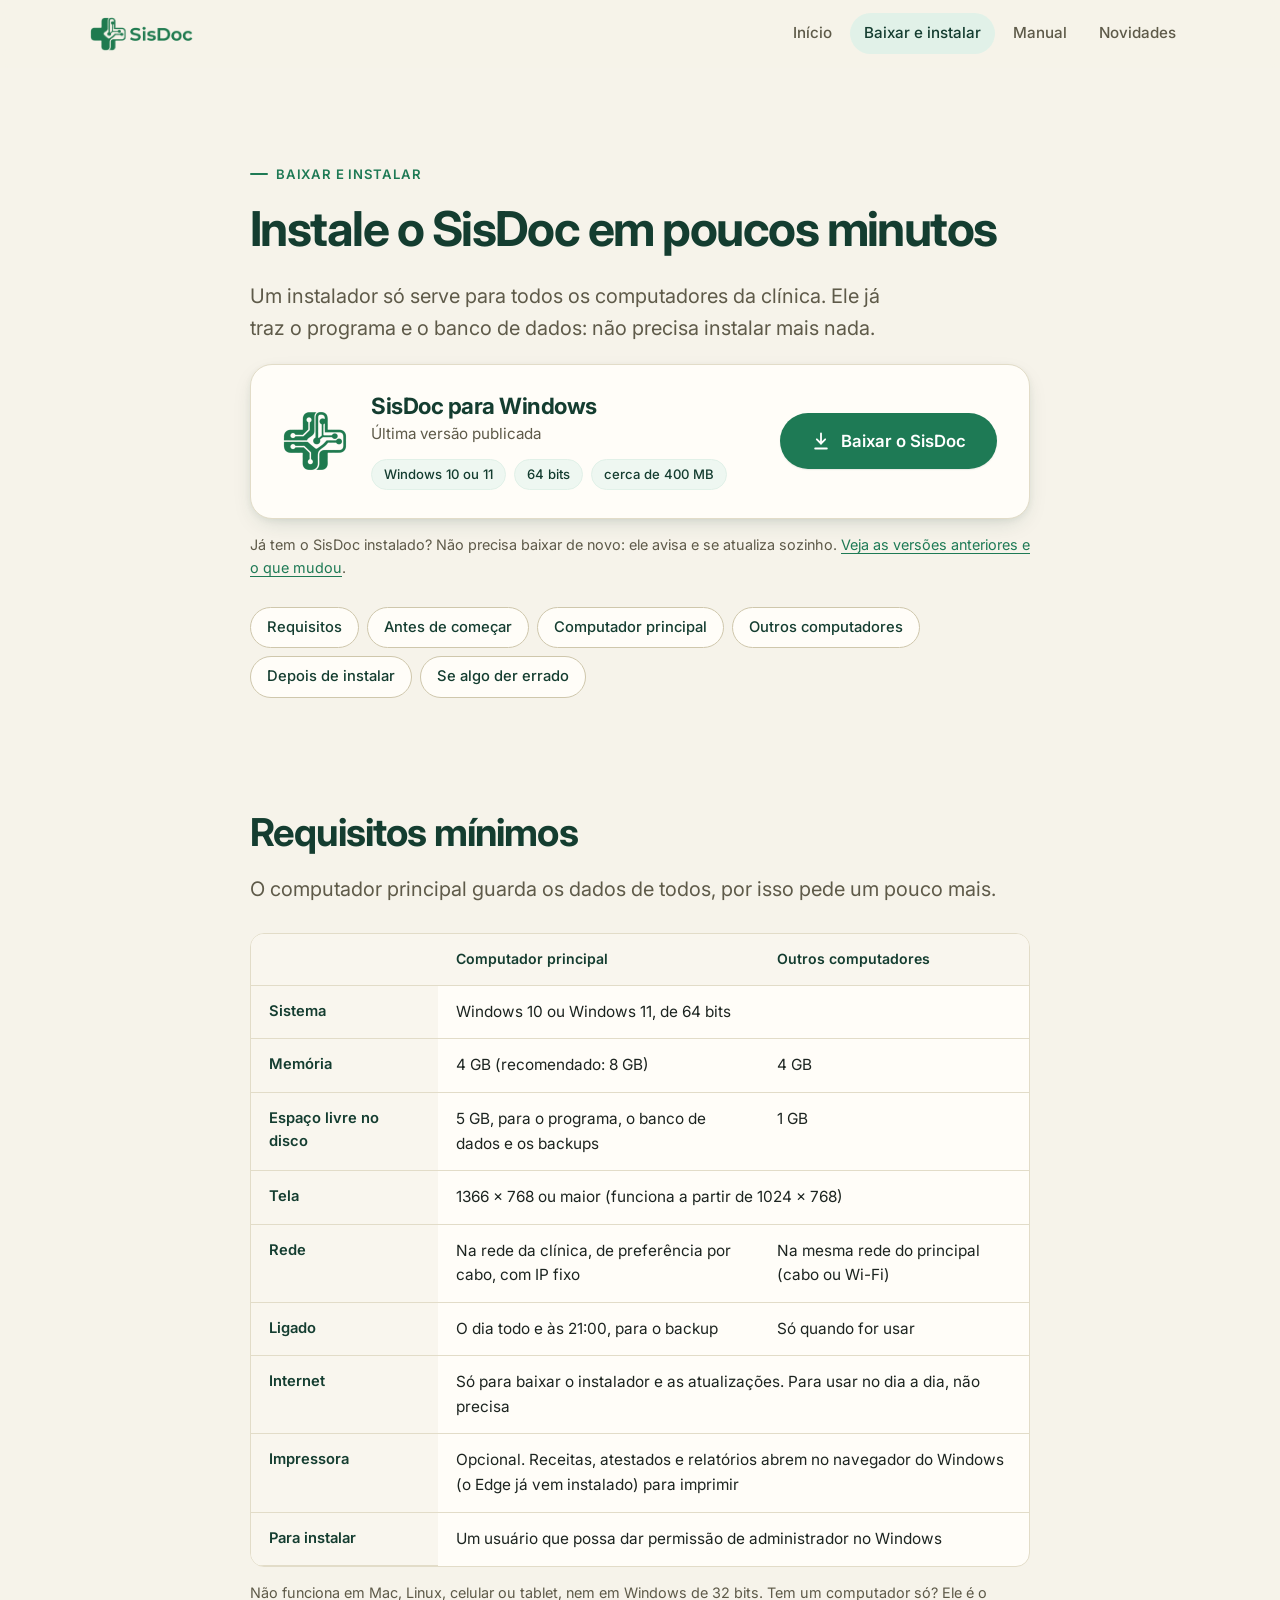
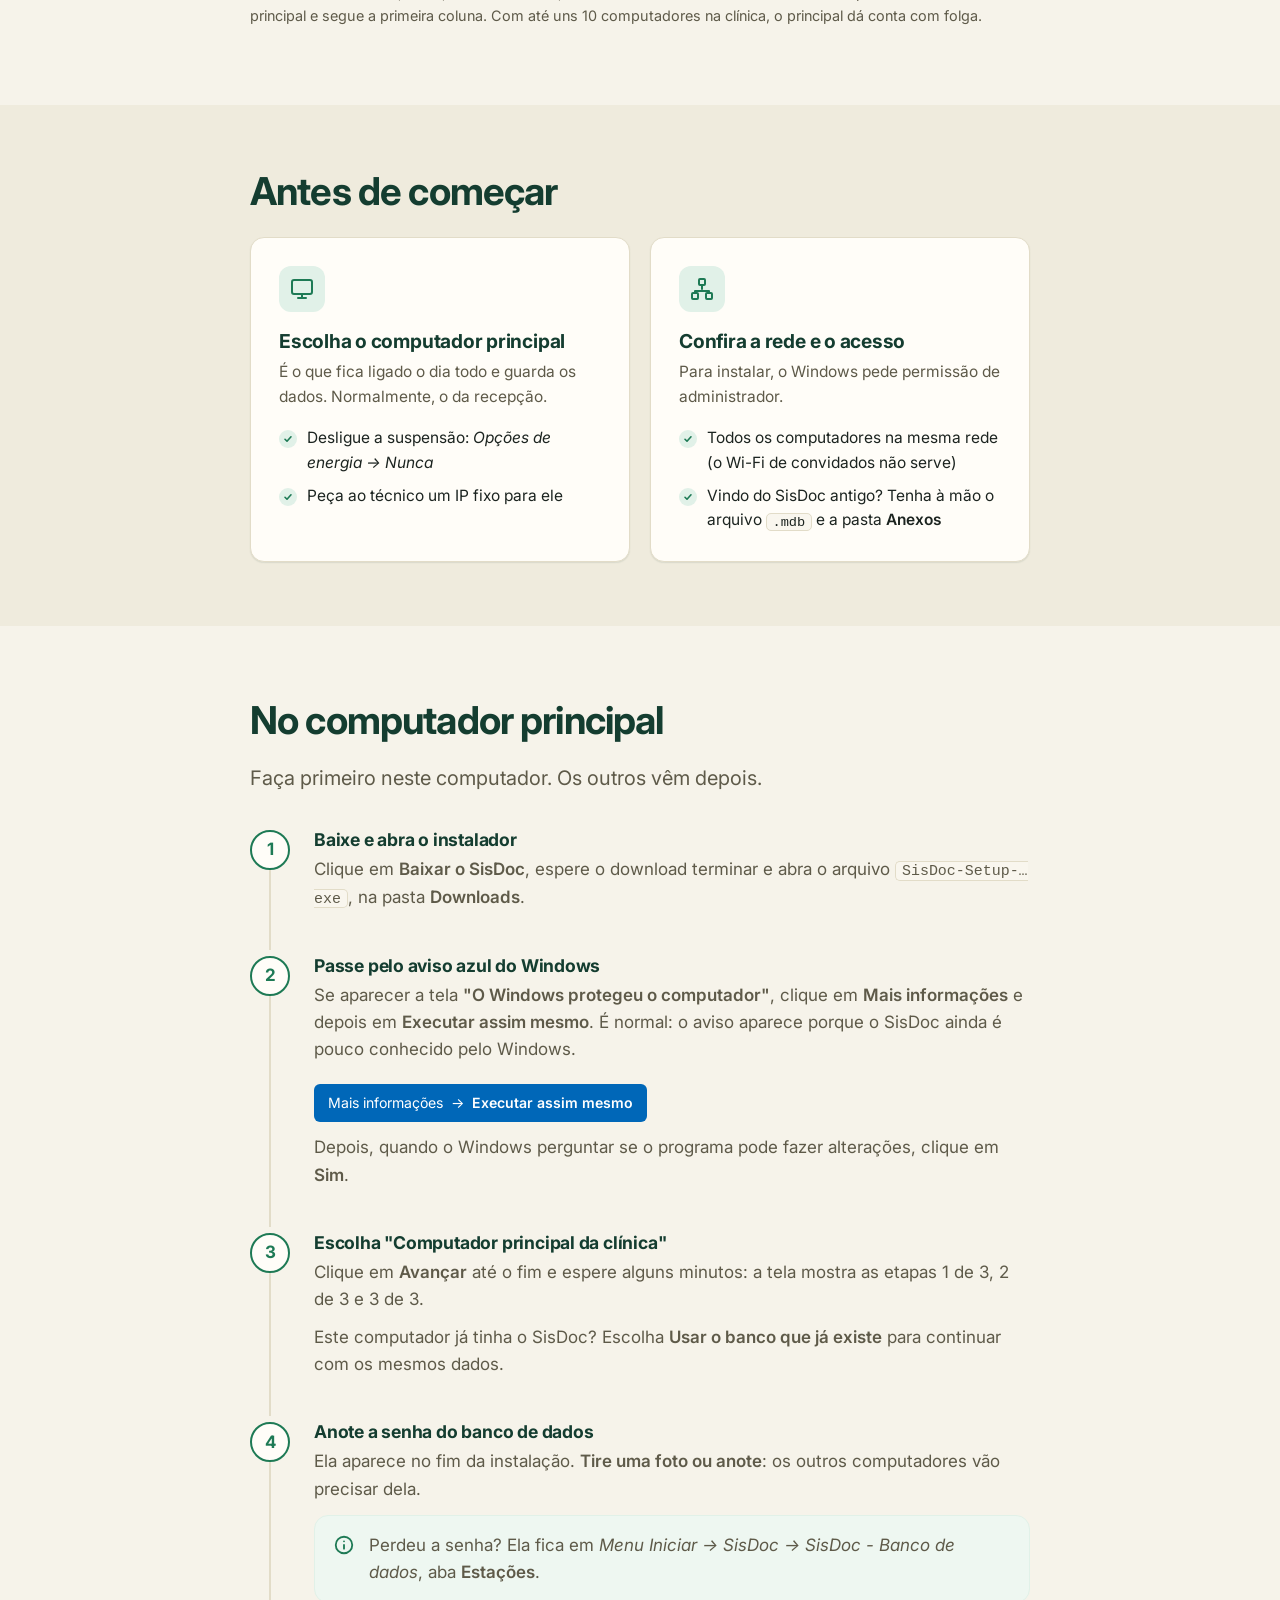
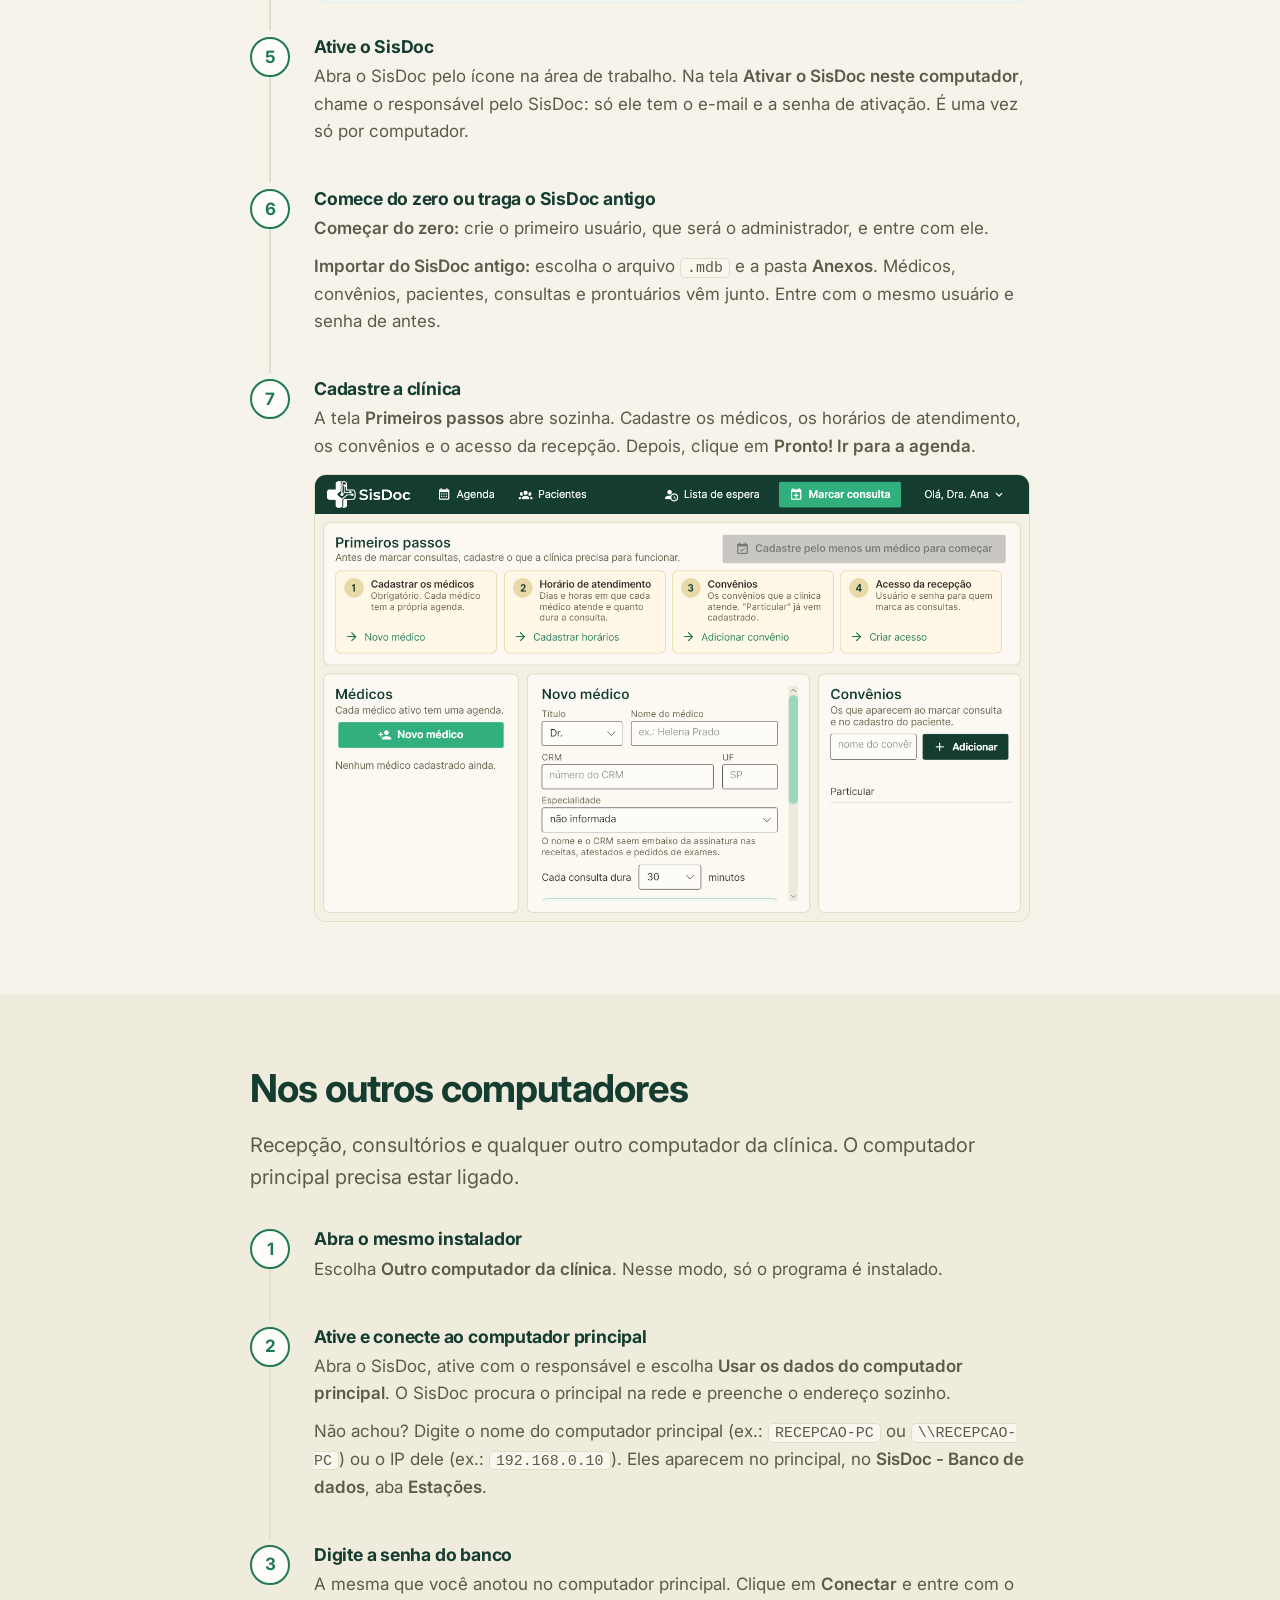
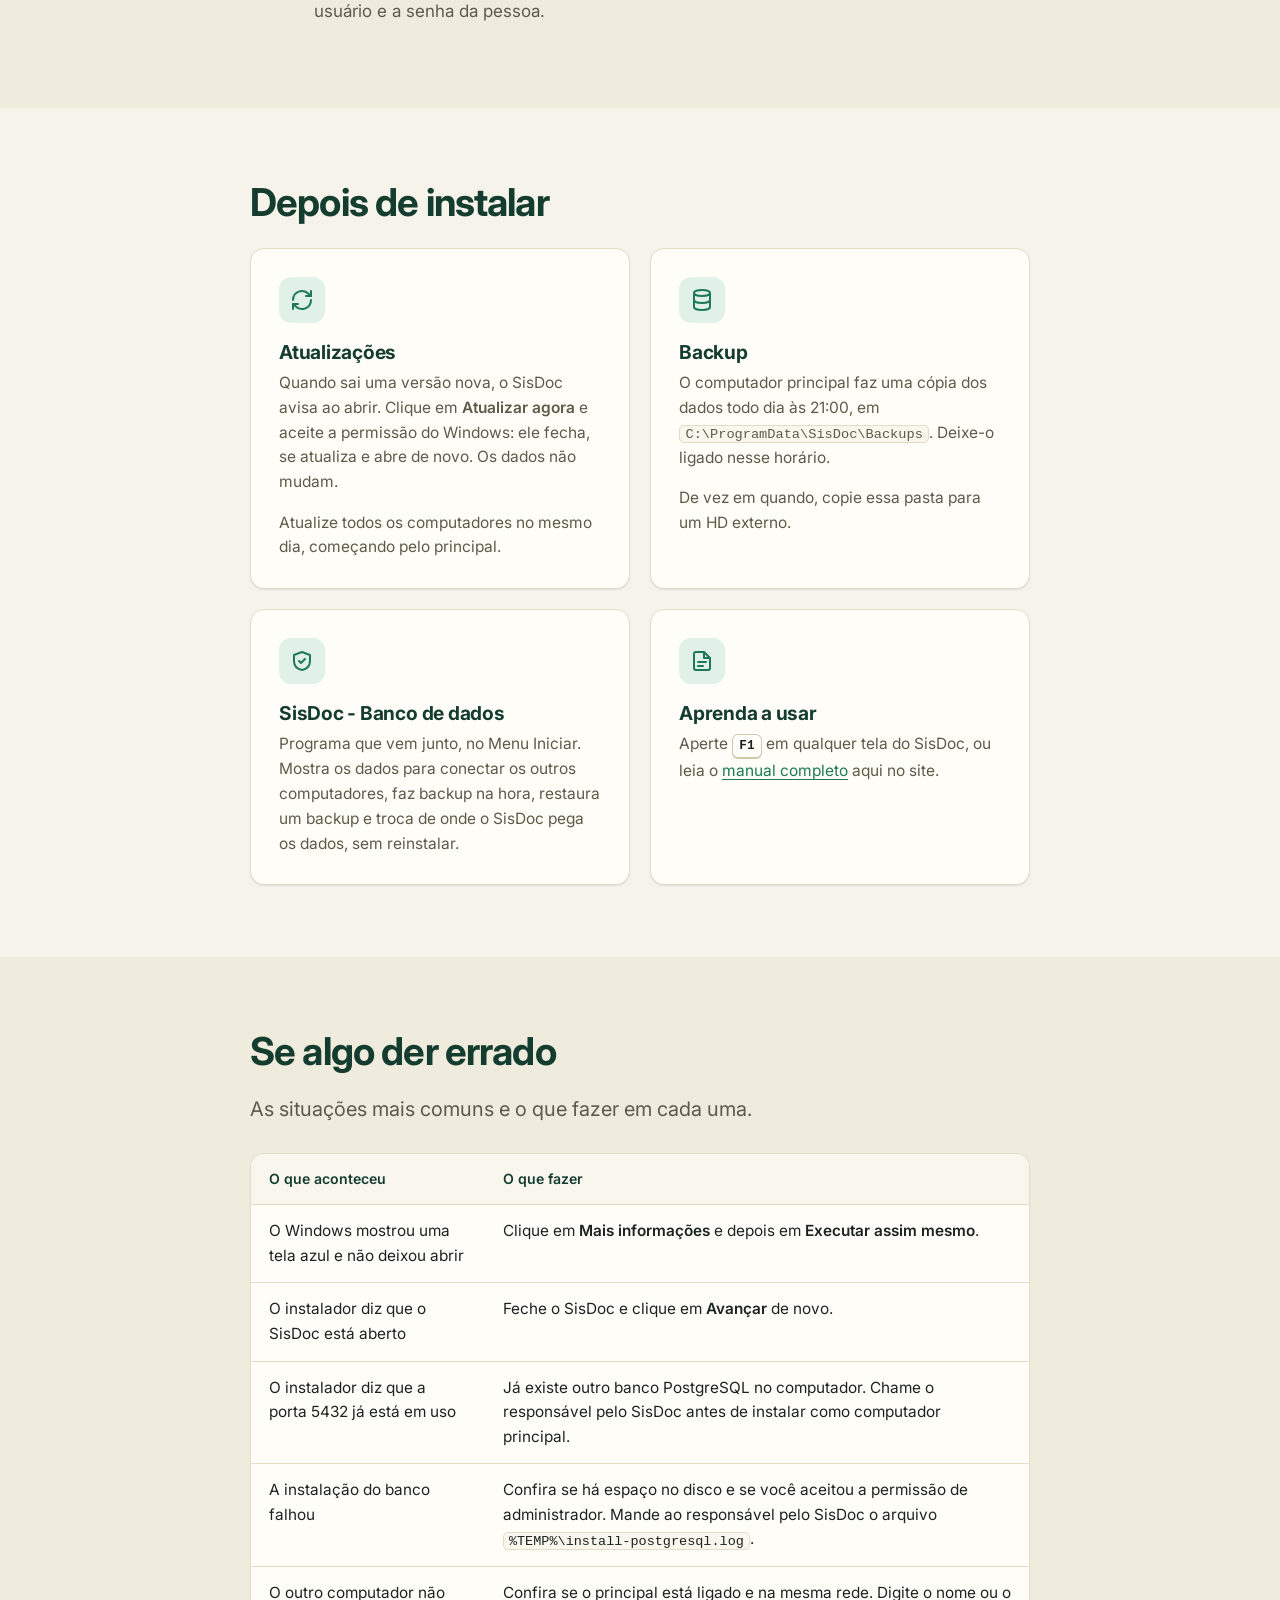
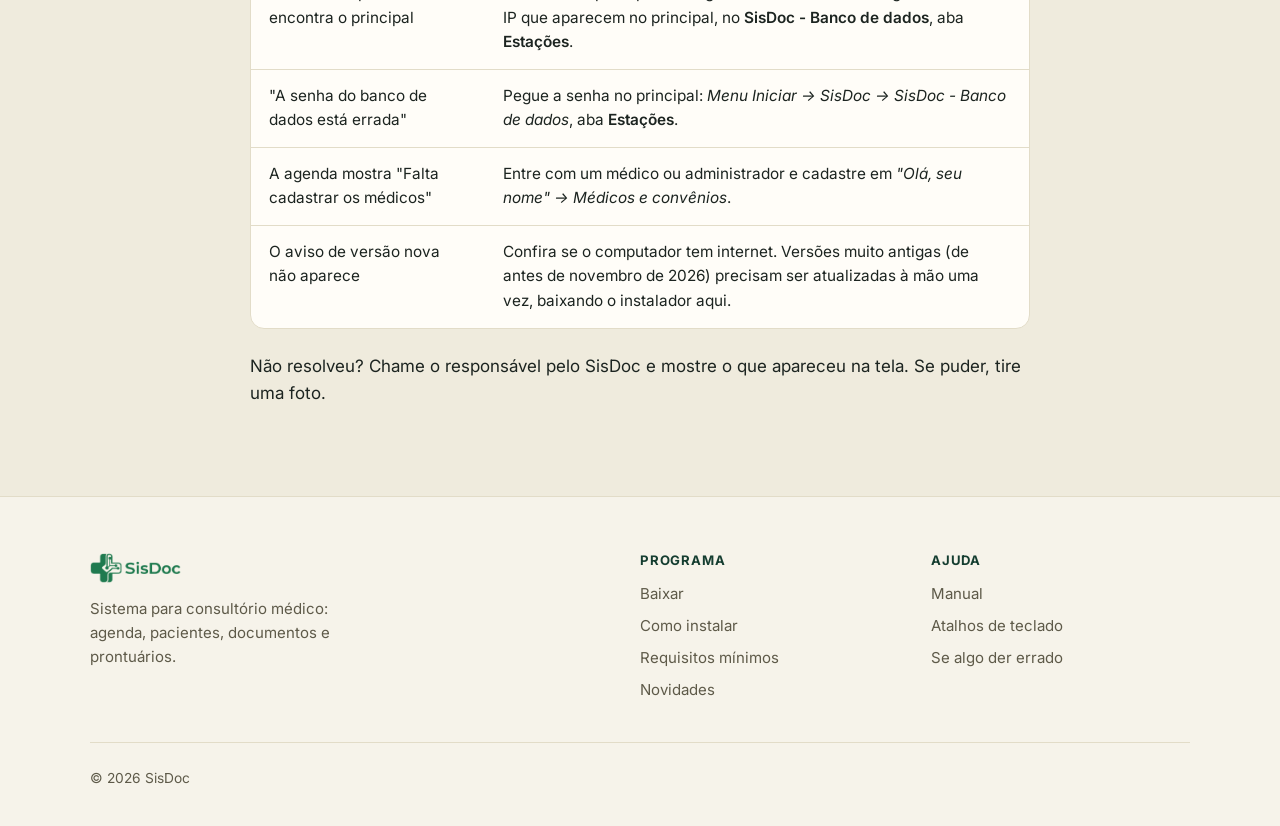
==== commit 04d9e0d6: "Site atualizado a partir de 4f7e7e7" ====
--- a/baixar.html
+++ b/baixar.html
@@ -47,7 +47,7 @@
             <h2>SisDoc para Windows</h2>
             <p data-release-detail>Última versão publicada</p>
             <div class="download-facts">
-              <span class="chip">Windows 10 ou 11</span>
+              <a class="chip" href="#requisitos">Windows 10 ou 11</a>
               <span class="chip">64 bits</span>
               <span class="chip" data-release-size>cerca de 400 MB</span>
             </div>
@@ -60,6 +60,7 @@
         <p class="small muted" style="margin-top:14px">Já tem o SisDoc instalado? Não precisa baixar de novo: ele avisa e se atualiza sozinho. <a href="novidades.html">Veja as versões anteriores e o que mudou</a>.</p>
 
         <nav class="toc-chips" aria-label="Nesta página">
+          <a href="#requisitos">Requisitos</a>
           <a href="#antes">Antes de começar</a>
           <a href="#instalar">Computador principal</a>
           <a href="#outros">Outros computadores</a>
@@ -68,6 +69,32 @@
         </nav>
       </div>
     </div>
+
+    <section id="requisitos" style="padding-top:64px;padding-bottom:64px">
+      <div class="container narrow">
+        <h2>Requisitos mínimos</h2>
+        <p class="lead" style="margin-bottom:28px">O computador principal guarda os dados de todos, por isso pede um pouco mais.</p>
+        <div class="table-wrap">
+          <table class="requirements">
+            <thead>
+              <tr><th scope="col"></th><th scope="col">Computador principal</th><th scope="col">Outros computadores</th></tr>
+            </thead>
+            <tbody>
+              <tr><th scope="row">Sistema</th><td colspan="2">Windows 10 ou Windows 11, de 64 bits</td></tr>
+              <tr><th scope="row">Memória</th><td>4 GB (recomendado: 8 GB)</td><td>4 GB</td></tr>
+              <tr><th scope="row">Espaço livre no disco</th><td>5 GB, para o programa, o banco de dados e os backups</td><td>1 GB</td></tr>
+              <tr><th scope="row">Tela</th><td colspan="2">1366 × 768 ou maior (funciona a partir de 1024 × 768)</td></tr>
+              <tr><th scope="row">Rede</th><td>Na rede da clínica, de preferência por cabo, com IP fixo</td><td>Na mesma rede do principal (cabo ou Wi-Fi)</td></tr>
+              <tr><th scope="row">Ligado</th><td>O dia todo e às 21:00, para o backup</td><td>Só quando for usar</td></tr>
+              <tr><th scope="row">Internet</th><td colspan="2">Só para baixar o instalador e as atualizações. Para usar no dia a dia, não precisa</td></tr>
+              <tr><th scope="row">Impressora</th><td colspan="2">Opcional. Receitas, atestados e relatórios abrem no navegador do Windows (o Edge já vem instalado) para imprimir</td></tr>
+              <tr><th scope="row">Para instalar</th><td colspan="2">Um usuário que possa dar permissão de administrador no Windows</td></tr>
+            </tbody>
+          </table>
+        </div>
+        <p class="small muted" style="margin-top:14px">Não funciona em Mac, Linux, celular ou tablet, nem em Windows de 32 bits. Tem um computador só? Ele é o principal e segue a primeira coluna. Com até uns 10 computadores na clínica, o principal dá conta com folga.</p>
+      </div>
+    </section>
 
     <section class="section-alt" id="antes" style="padding-top:64px;padding-bottom:64px">
       <div class="container narrow">
@@ -230,6 +257,7 @@
           <ul>
             <li><a href="baixar.html">Baixar</a></li>
             <li><a href="baixar.html#instalar">Como instalar</a></li>
+            <li><a href="baixar.html#requisitos">Requisitos mínimos</a></li>
             <li><a href="novidades.html">Novidades</a></li>
           </ul>
         </div>
--- a/assets/style.css
+++ b/assets/style.css
@@ -529,3 +529,17 @@
   th, td { padding: 12px 14px; }
 }
 .visually-hidden { position: absolute !important; width: 1px; height: 1px; padding: 0; margin: -1px; overflow: hidden; clip: rect(0 0 0 0); white-space: nowrap; border: 0; }
+.requirements th[scope="row"] { background: var(--surface-muted); width: 24%; font-size: .92rem; }
+.requirements thead th:first-child { background: var(--surface-muted); }
+a.chip { text-decoration: none; }
+a.chip:hover { border-color: var(--brand); }
+@media (max-width: 560px) {
+  .requirements thead { display: none; }
+  .requirements tr { display: block; border-bottom: 1px solid var(--border); padding: 12px 14px; }
+  .requirements tr:last-child { border-bottom: 0; }
+  .requirements th[scope="row"], .requirements td { display: block; width: auto; border: 0; padding: 2px 0; background: none; }
+  .requirements th[scope="row"] { color: var(--heading); margin-bottom: 4px; }
+  .requirements td:not([colspan])::before { display: block; font-size: .78rem; font-weight: 600; color: var(--text-muted); text-transform: uppercase; letter-spacing: .04em; margin-top: 6px; }
+  .requirements td:nth-of-type(1):not([colspan])::before { content: "Computador principal"; }
+  .requirements td:nth-of-type(2):not([colspan])::before { content: "Outros computadores"; }
+}
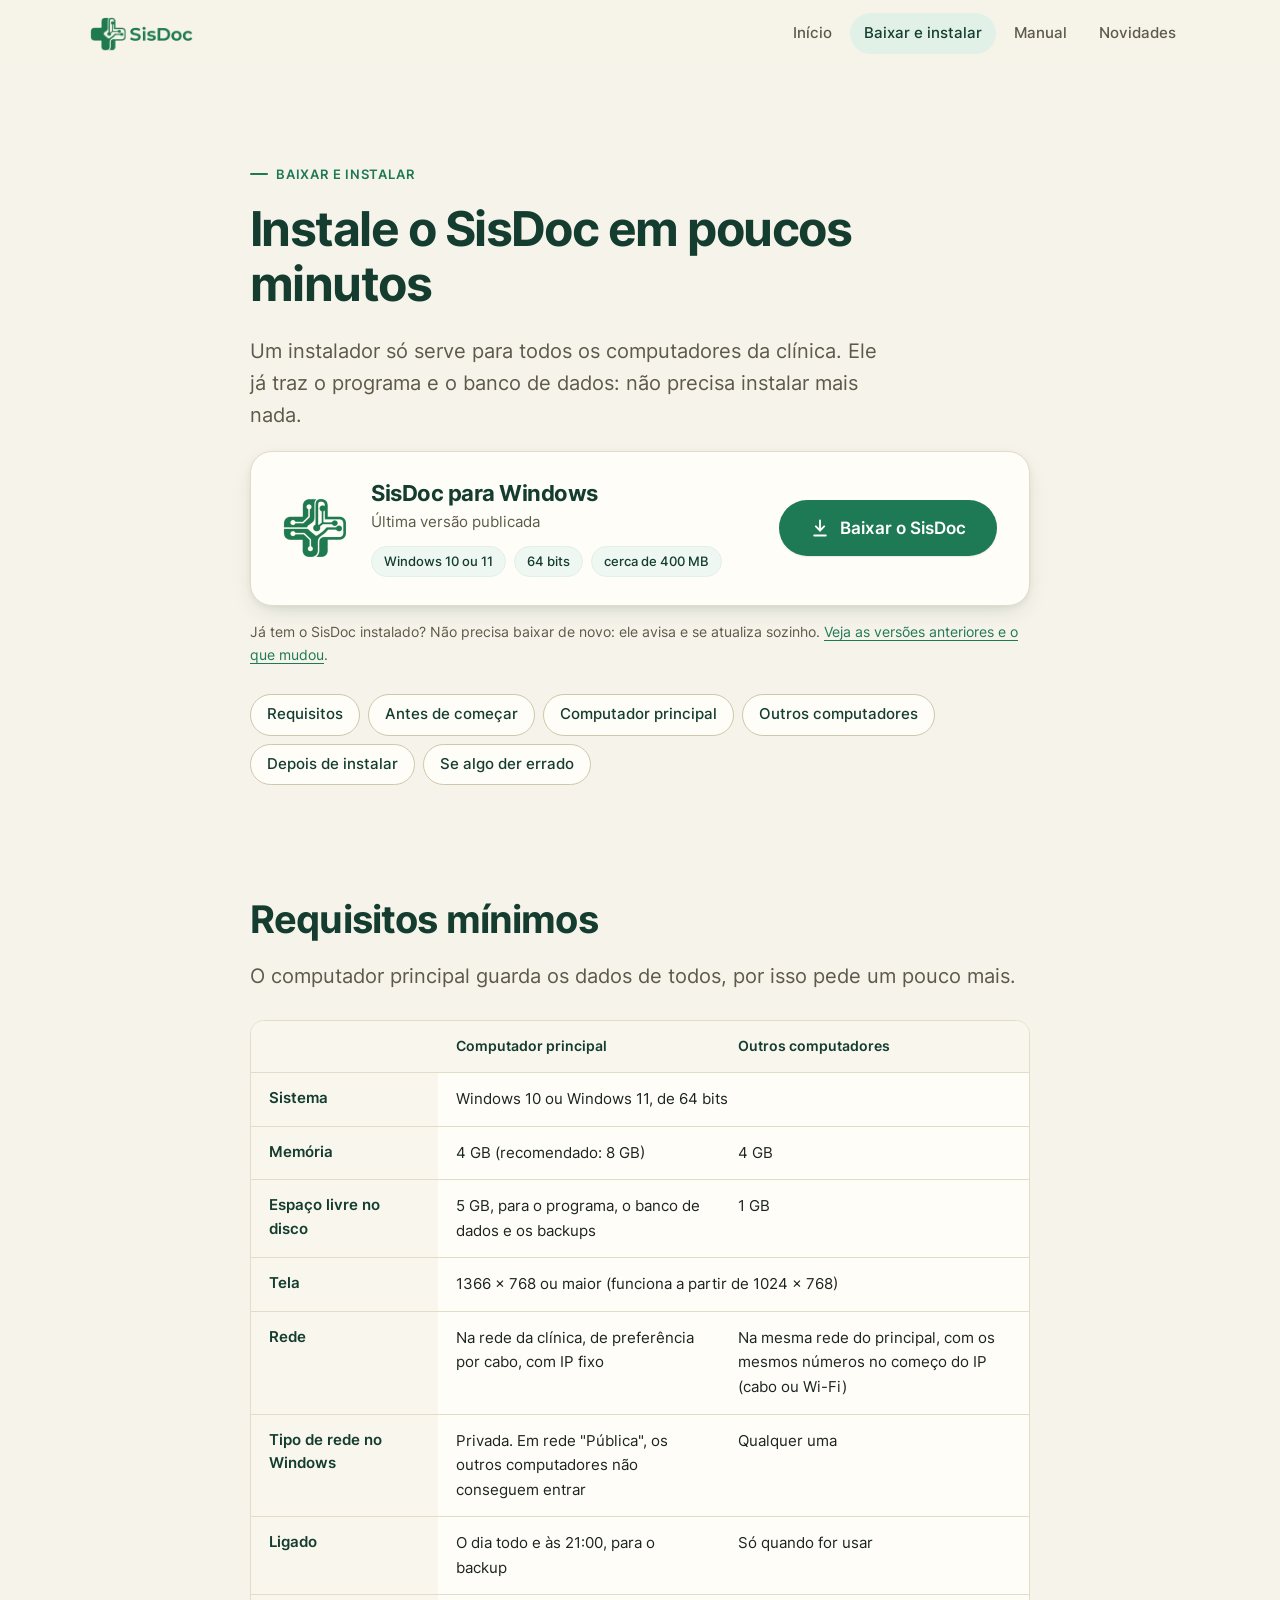
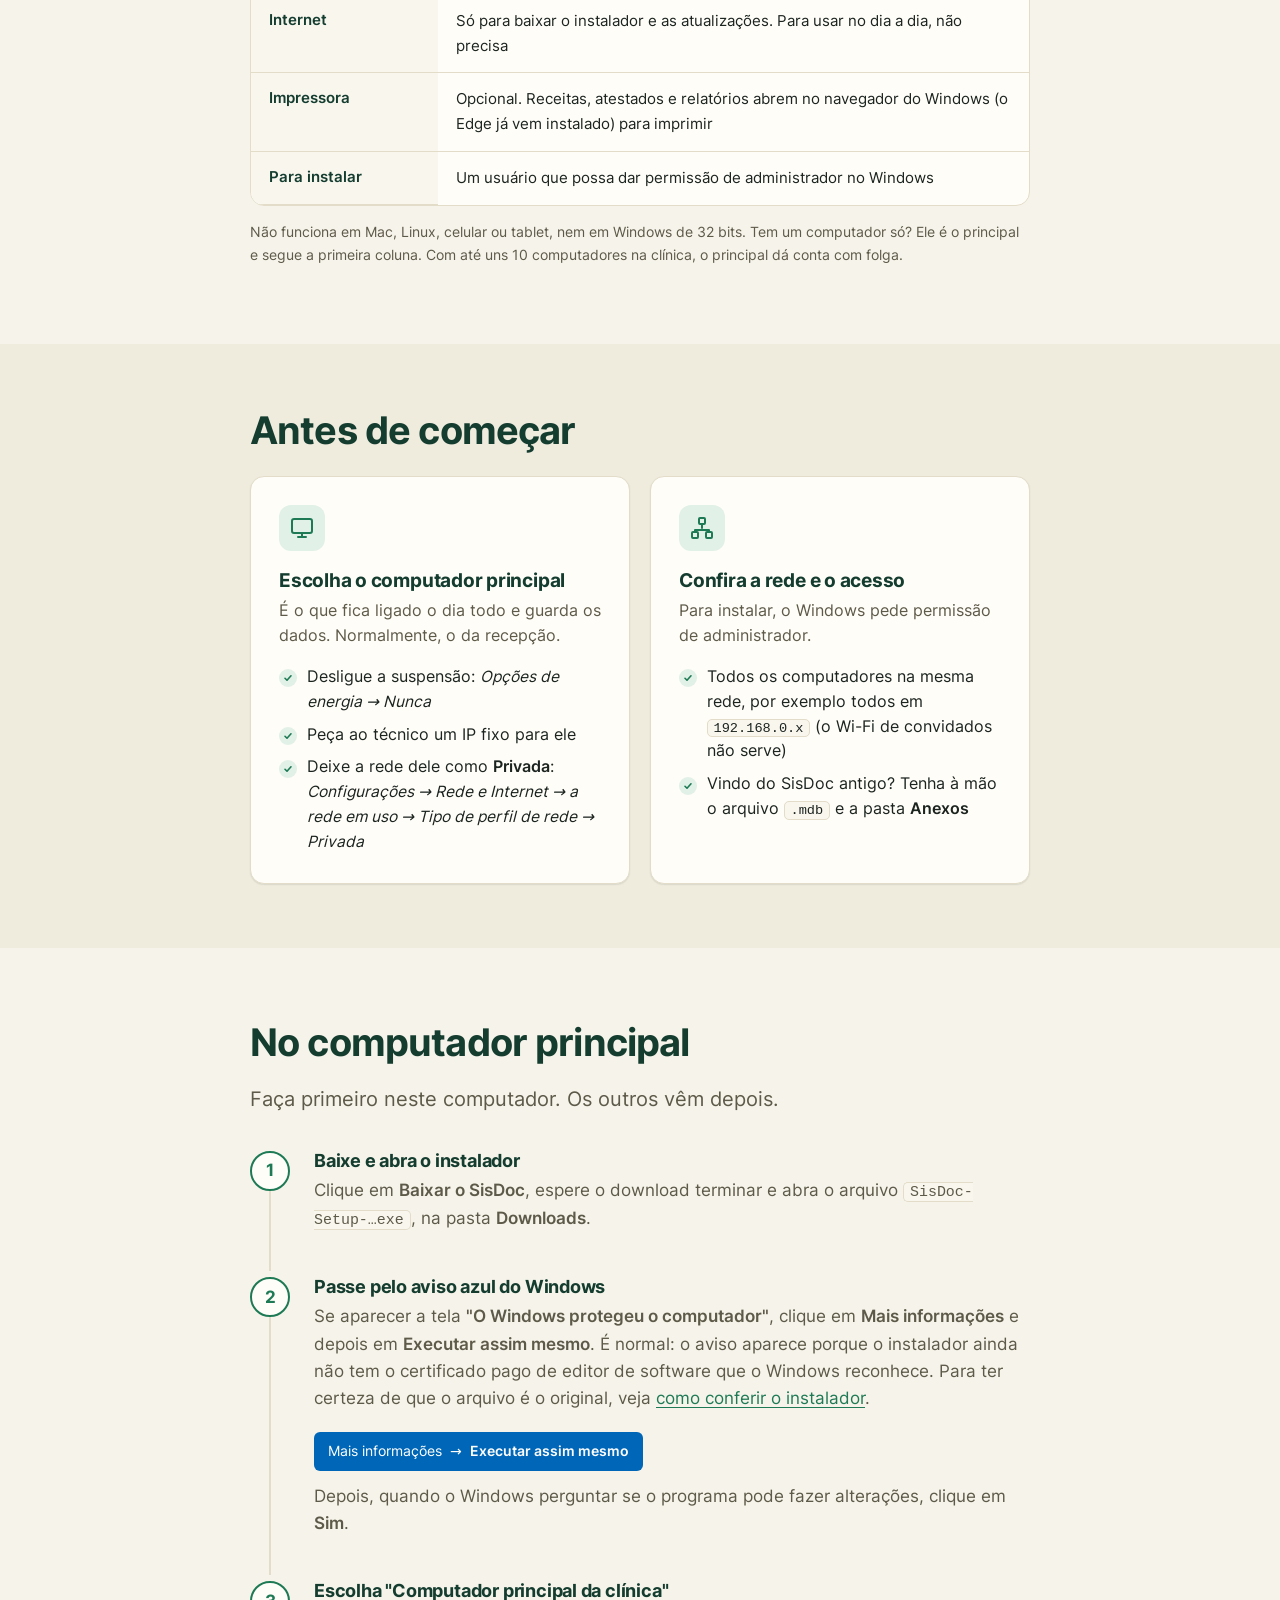
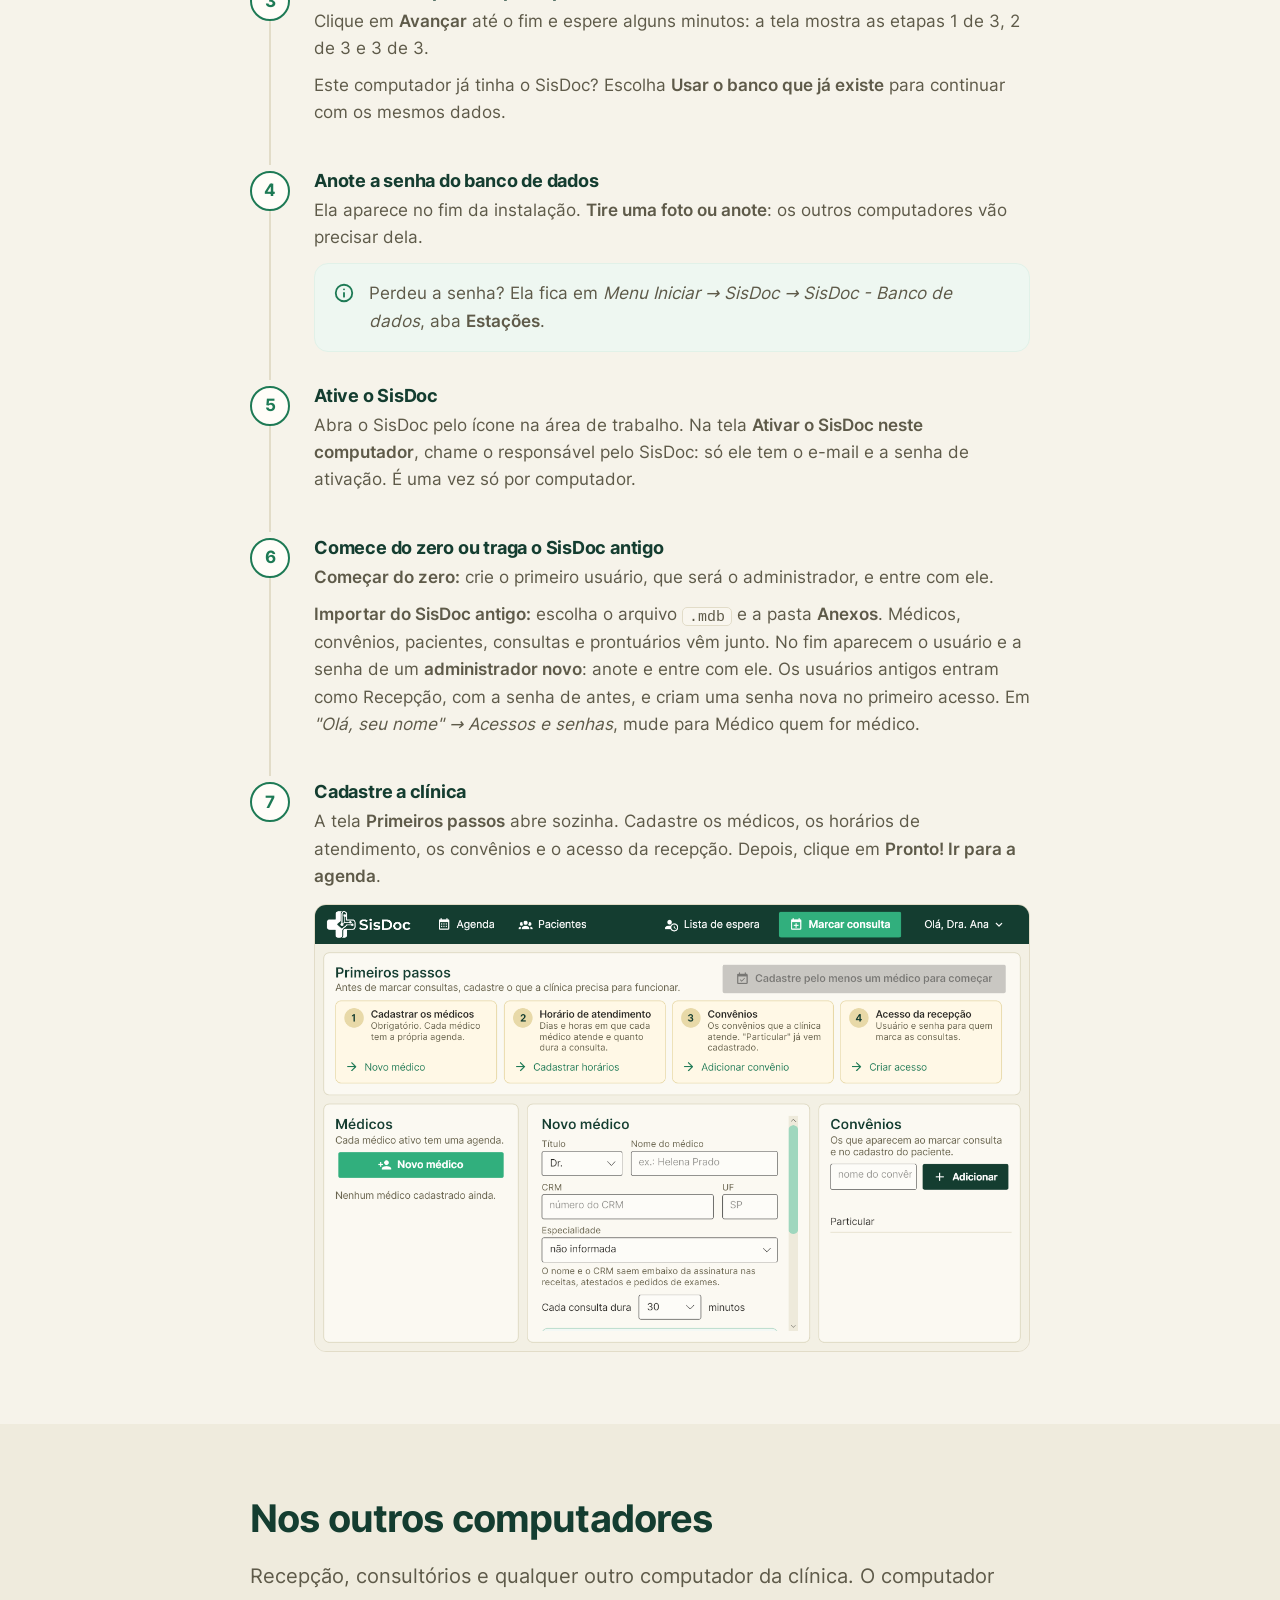
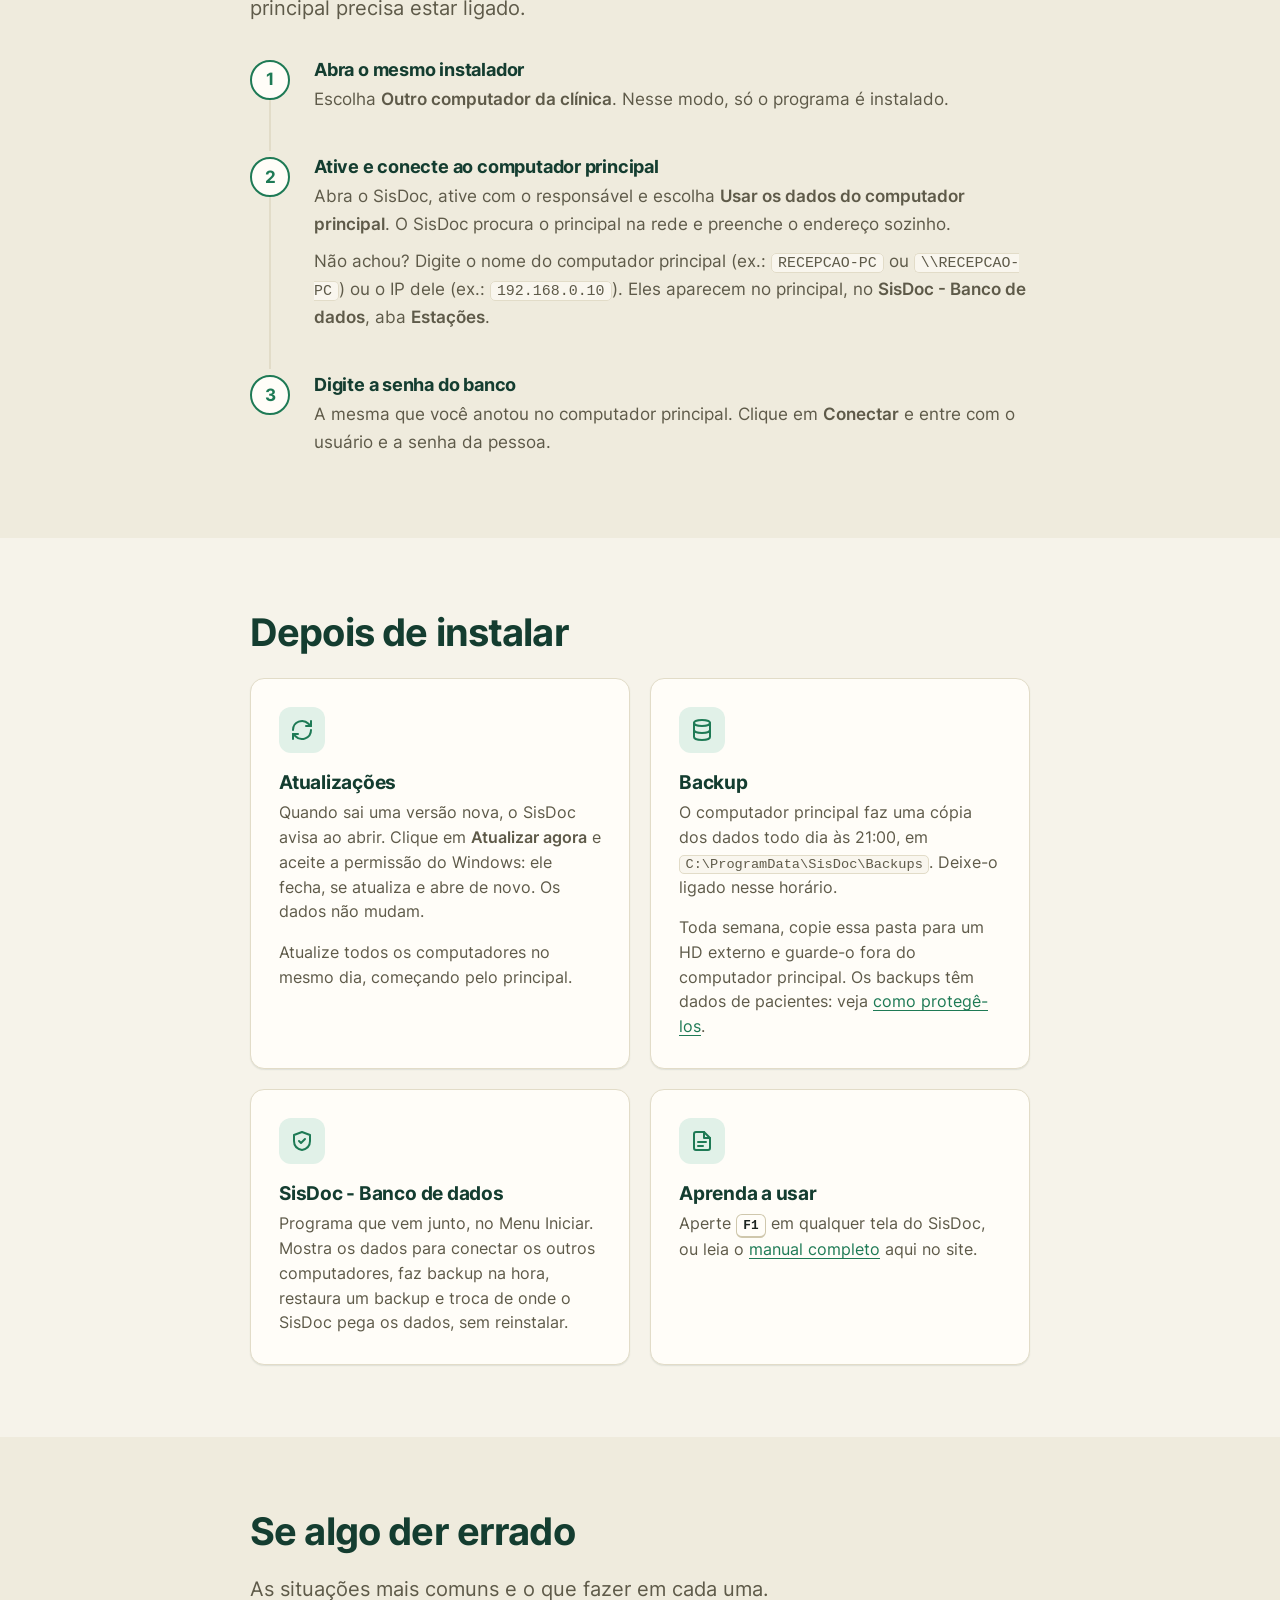
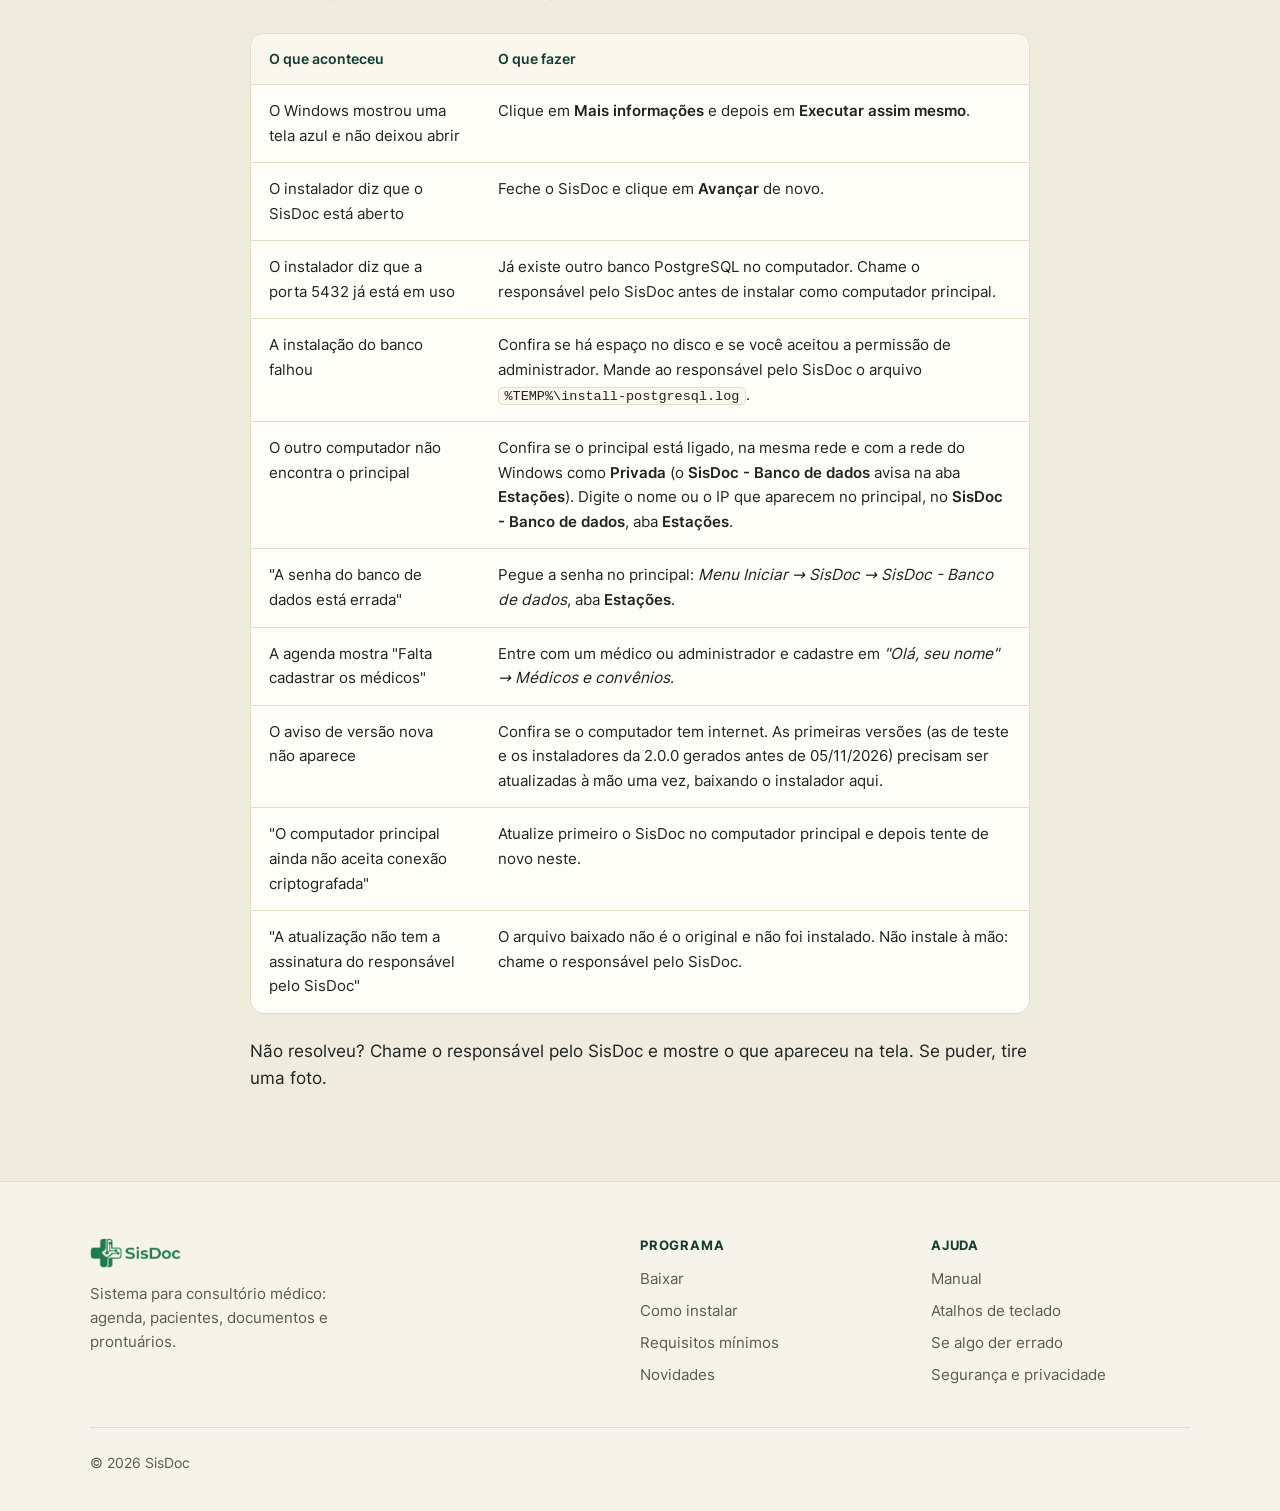
==== commit fb88bf3a: "Site atualizado a partir de a05f0d9" ====
--- a/baixar.html
+++ b/baixar.html
@@ -7,11 +7,11 @@
   <meta name="description" content="Baixe o instalador do SisDoc para Windows e siga o passo a passo para instalar no computador principal e nos outros computadores da clínica.">
   <meta name="theme-color" content="#143D30">
   <link rel="icon" type="image/png" href="assets/icon.png">
-  <link rel="preconnect" href="https://fonts.googleapis.com">
-  <link rel="preconnect" href="https://fonts.gstatic.com" crossorigin>
-  <link href="https://fonts.googleapis.com/css2?family=Inter:wght@400;500;600;700;800&display=swap" rel="stylesheet">
+  <meta http-equiv="Content-Security-Policy" content="default-src 'self'; script-src 'self'; style-src 'self' 'unsafe-inline'; img-src 'self' data:; font-src 'self'; connect-src 'self' https://api.github.com; object-src 'none'; base-uri 'self'; form-action 'none'">
+  <meta name="referrer" content="strict-origin-when-cross-origin">
+  <link rel="preload" href="assets/fonts/inter.woff2" as="font" type="font/woff2" crossorigin>
   <link rel="stylesheet" href="assets/style.css">
-  <script>document.documentElement.classList.add("js")</script>
+  <script src="assets/early.js"></script>
 </head>
 <body>
   <a class="skip-link" href="#conteudo">Pular para o conteúdo</a>
@@ -57,6 +57,7 @@
             <span data-download-label>Baixar o SisDoc</span>
           </a>
         </div>
+        <p class="small muted" data-release-hash hidden style="margin-top:14px"></p>
         <p class="small muted" style="margin-top:14px">Já tem o SisDoc instalado? Não precisa baixar de novo: ele avisa e se atualiza sozinho. <a href="novidades.html">Veja as versões anteriores e o que mudou</a>.</p>
 
         <nav class="toc-chips" aria-label="Nesta página">
@@ -84,7 +85,8 @@
               <tr><th scope="row">Memória</th><td>4 GB (recomendado: 8 GB)</td><td>4 GB</td></tr>
               <tr><th scope="row">Espaço livre no disco</th><td>5 GB, para o programa, o banco de dados e os backups</td><td>1 GB</td></tr>
               <tr><th scope="row">Tela</th><td colspan="2">1366 × 768 ou maior (funciona a partir de 1024 × 768)</td></tr>
-              <tr><th scope="row">Rede</th><td>Na rede da clínica, de preferência por cabo, com IP fixo</td><td>Na mesma rede do principal (cabo ou Wi-Fi)</td></tr>
+              <tr><th scope="row">Rede</th><td>Na rede da clínica, de preferência por cabo, com IP fixo</td><td>Na mesma rede do principal, com os mesmos números no começo do IP (cabo ou Wi-Fi)</td></tr>
+              <tr><th scope="row">Tipo de rede no Windows</th><td>Privada. Em rede "Pública", os outros computadores não conseguem entrar</td><td>Qualquer uma</td></tr>
               <tr><th scope="row">Ligado</th><td>O dia todo e às 21:00, para o backup</td><td>Só quando for usar</td></tr>
               <tr><th scope="row">Internet</th><td colspan="2">Só para baixar o instalador e as atualizações. Para usar no dia a dia, não precisa</td></tr>
               <tr><th scope="row">Impressora</th><td colspan="2">Opcional. Receitas, atestados e relatórios abrem no navegador do Windows (o Edge já vem instalado) para imprimir</td></tr>
@@ -107,6 +109,7 @@
             <ul class="checklist">
               <li>Desligue a suspensão: <i>Opções de energia → Nunca</i></li>
               <li>Peça ao técnico um IP fixo para ele</li>
+              <li>Deixe a rede dele como <b>Privada</b>: <i>Configurações → Rede e Internet → a rede em uso → Tipo de perfil de rede → Privada</i></li>
             </ul>
           </div>
           <div class="card">
@@ -114,7 +117,7 @@
             <h3>Confira a rede e o acesso</h3>
             <p class="muted">Para instalar, o Windows pede permissão de administrador.</p>
             <ul class="checklist">
-              <li>Todos os computadores na mesma rede (o Wi-Fi de convidados não serve)</li>
+              <li>Todos os computadores na mesma rede, por exemplo todos em <code>192.168.0.x</code> (o Wi-Fi de convidados não serve)</li>
               <li>Vindo do SisDoc antigo? Tenha à mão o arquivo <code>.mdb</code> e a pasta <b>Anexos</b></li>
             </ul>
           </div>
@@ -133,7 +136,7 @@
           </li>
           <li>
             <h3>Passe pelo aviso azul do Windows</h3>
-            <p>Se aparecer a tela <b>"O Windows protegeu o computador"</b>, clique em <b>Mais informações</b> e depois em <b>Executar assim mesmo</b>. É normal: o aviso aparece porque o SisDoc ainda é pouco conhecido pelo Windows.</p>
+            <p>Se aparecer a tela <b>"O Windows protegeu o computador"</b>, clique em <b>Mais informações</b> e depois em <b>Executar assim mesmo</b>. É normal: o aviso aparece porque o instalador ainda não tem o certificado pago de editor de software que o Windows reconhece. Para ter certeza de que o arquivo é o original, veja <a href="seguranca.html#conferir">como conferir o instalador</a>.</p>
             <span class="smartscreen">Mais informações <span aria-hidden="true">→</span> <b>Executar assim mesmo</b></span>
             <p style="margin-top:12px">Depois, quando o Windows perguntar se o programa pode fazer alterações, clique em <b>Sim</b>.</p>
           </li>
@@ -157,7 +160,7 @@
           <li>
             <h3>Comece do zero ou traga o SisDoc antigo</h3>
             <p><b>Começar do zero:</b> crie o primeiro usuário, que será o administrador, e entre com ele.</p>
-            <p><b>Importar do SisDoc antigo:</b> escolha o arquivo <code>.mdb</code> e a pasta <b>Anexos</b>. Médicos, convênios, pacientes, consultas e prontuários vêm junto. Entre com o mesmo usuário e senha de antes.</p>
+            <p><b>Importar do SisDoc antigo:</b> escolha o arquivo <code>.mdb</code> e a pasta <b>Anexos</b>. Médicos, convênios, pacientes, consultas e prontuários vêm junto. No fim aparecem o usuário e a senha de um <b>administrador novo</b>: anote e entre com ele. Os usuários antigos entram como Recepção, com a senha de antes, e criam uma senha nova no primeiro acesso. Em <i>"Olá, seu nome" → Acessos e senhas</i>, mude para Médico quem for médico.</p>
           </li>
           <li>
             <h3>Cadastre a clínica</h3>
@@ -204,7 +207,7 @@
             <div class="icon-badge"><svg viewBox="0 0 24 24" fill="none" stroke="currentColor" stroke-width="2" stroke-linecap="round" stroke-linejoin="round" aria-hidden="true"><ellipse cx="12" cy="5" rx="8" ry="3"/><path d="M4 5v14c0 1.7 3.6 3 8 3s8-1.3 8-3V5"/><path d="M4 12c0 1.7 3.6 3 8 3s8-1.3 8-3"/></svg></div>
             <h3>Backup</h3>
             <p class="muted">O computador principal faz uma cópia dos dados todo dia às 21:00, em <code>C:\ProgramData\SisDoc\Backups</code>. Deixe-o ligado nesse horário.</p>
-            <p class="muted">De vez em quando, copie essa pasta para um HD externo.</p>
+            <p class="muted">Toda semana, copie essa pasta para um HD externo e guarde-o fora do computador principal. Os backups têm dados de pacientes: veja <a href="seguranca.html#backup">como protegê-los</a>.</p>
           </div>
           <div class="card">
             <div class="icon-badge"><svg viewBox="0 0 24 24" fill="none" stroke="currentColor" stroke-width="2" stroke-linecap="round" stroke-linejoin="round" aria-hidden="true"><path d="M12 3 4 6v6c0 5 3.5 8 8 9 4.5-1 8-4 8-9V6z"/><path d="m9 12 2 2 4-4"/></svg></div>
@@ -232,10 +235,12 @@
               <tr><td>O instalador diz que o SisDoc está aberto</td><td>Feche o SisDoc e clique em <b>Avançar</b> de novo.</td></tr>
               <tr><td>O instalador diz que a porta 5432 já está em uso</td><td>Já existe outro banco PostgreSQL no computador. Chame o responsável pelo SisDoc antes de instalar como computador principal.</td></tr>
               <tr><td>A instalação do banco falhou</td><td>Confira se há espaço no disco e se você aceitou a permissão de administrador. Mande ao responsável pelo SisDoc o arquivo <code>%TEMP%\install-postgresql.log</code>.</td></tr>
-              <tr><td>O outro computador não encontra o principal</td><td>Confira se o principal está ligado e na mesma rede. Digite o nome ou o IP que aparecem no principal, no <b>SisDoc - Banco de dados</b>, aba <b>Estações</b>.</td></tr>
+              <tr><td>O outro computador não encontra o principal</td><td>Confira se o principal está ligado, na mesma rede e com a rede do Windows como <b>Privada</b> (o <b>SisDoc - Banco de dados</b> avisa na aba <b>Estações</b>). Digite o nome ou o IP que aparecem no principal, no <b>SisDoc - Banco de dados</b>, aba <b>Estações</b>.</td></tr>
               <tr><td>"A senha do banco de dados está errada"</td><td>Pegue a senha no principal: <i>Menu Iniciar → SisDoc → SisDoc - Banco de dados</i>, aba <b>Estações</b>.</td></tr>
               <tr><td>A agenda mostra "Falta cadastrar os médicos"</td><td>Entre com um médico ou administrador e cadastre em <i>"Olá, seu nome" → Médicos e convênios</i>.</td></tr>
-              <tr><td>O aviso de versão nova não aparece</td><td>Confira se o computador tem internet. Versões muito antigas (de antes de novembro de 2026) precisam ser atualizadas à mão uma vez, baixando o instalador aqui.</td></tr>
+              <tr><td>O aviso de versão nova não aparece</td><td>Confira se o computador tem internet. As primeiras versões (as de teste e os instaladores da 2.0.0 gerados antes de 05/11/2026) precisam ser atualizadas à mão uma vez, baixando o instalador aqui.</td></tr>
+              <tr><td>"O computador principal ainda não aceita conexão criptografada"</td><td>Atualize primeiro o SisDoc no computador principal e depois tente de novo neste.</td></tr>
+              <tr><td>"A atualização não tem a assinatura do responsável pelo SisDoc"</td><td>O arquivo baixado não é o original e não foi instalado. Não instale à mão: chame o responsável pelo SisDoc.</td></tr>
             </tbody>
           </table>
         </div>
@@ -267,6 +272,7 @@
             <li><a href="manual.html">Manual</a></li>
             <li><a href="manual.html#/atalhos">Atalhos de teclado</a></li>
             <li><a href="baixar.html#problemas">Se algo der errado</a></li>
+            <li><a href="seguranca.html">Segurança e privacidade</a></li>
           </ul>
         </div>
       </div>
--- a/assets/style.css
+++ b/assets/style.css
@@ -1,3 +1,11 @@
+@font-face {
+  font-family: Inter;
+  font-style: normal;
+  font-weight: 100 900;
+  font-display: swap;
+  src: url(fonts/inter.woff2) format("woff2");
+}
+
 :root {
   --bg: #F6F3EA;
   --bg-alt: #EFEBDD;
@@ -543,3 +551,5 @@
   .requirements td:nth-of-type(1):not([colspan])::before { content: "Computador principal"; }
   .requirements td:nth-of-type(2):not([colspan])::before { content: "Outros computadores"; }
 }
+
+[data-release-hash] { overflow-wrap: anywhere; }
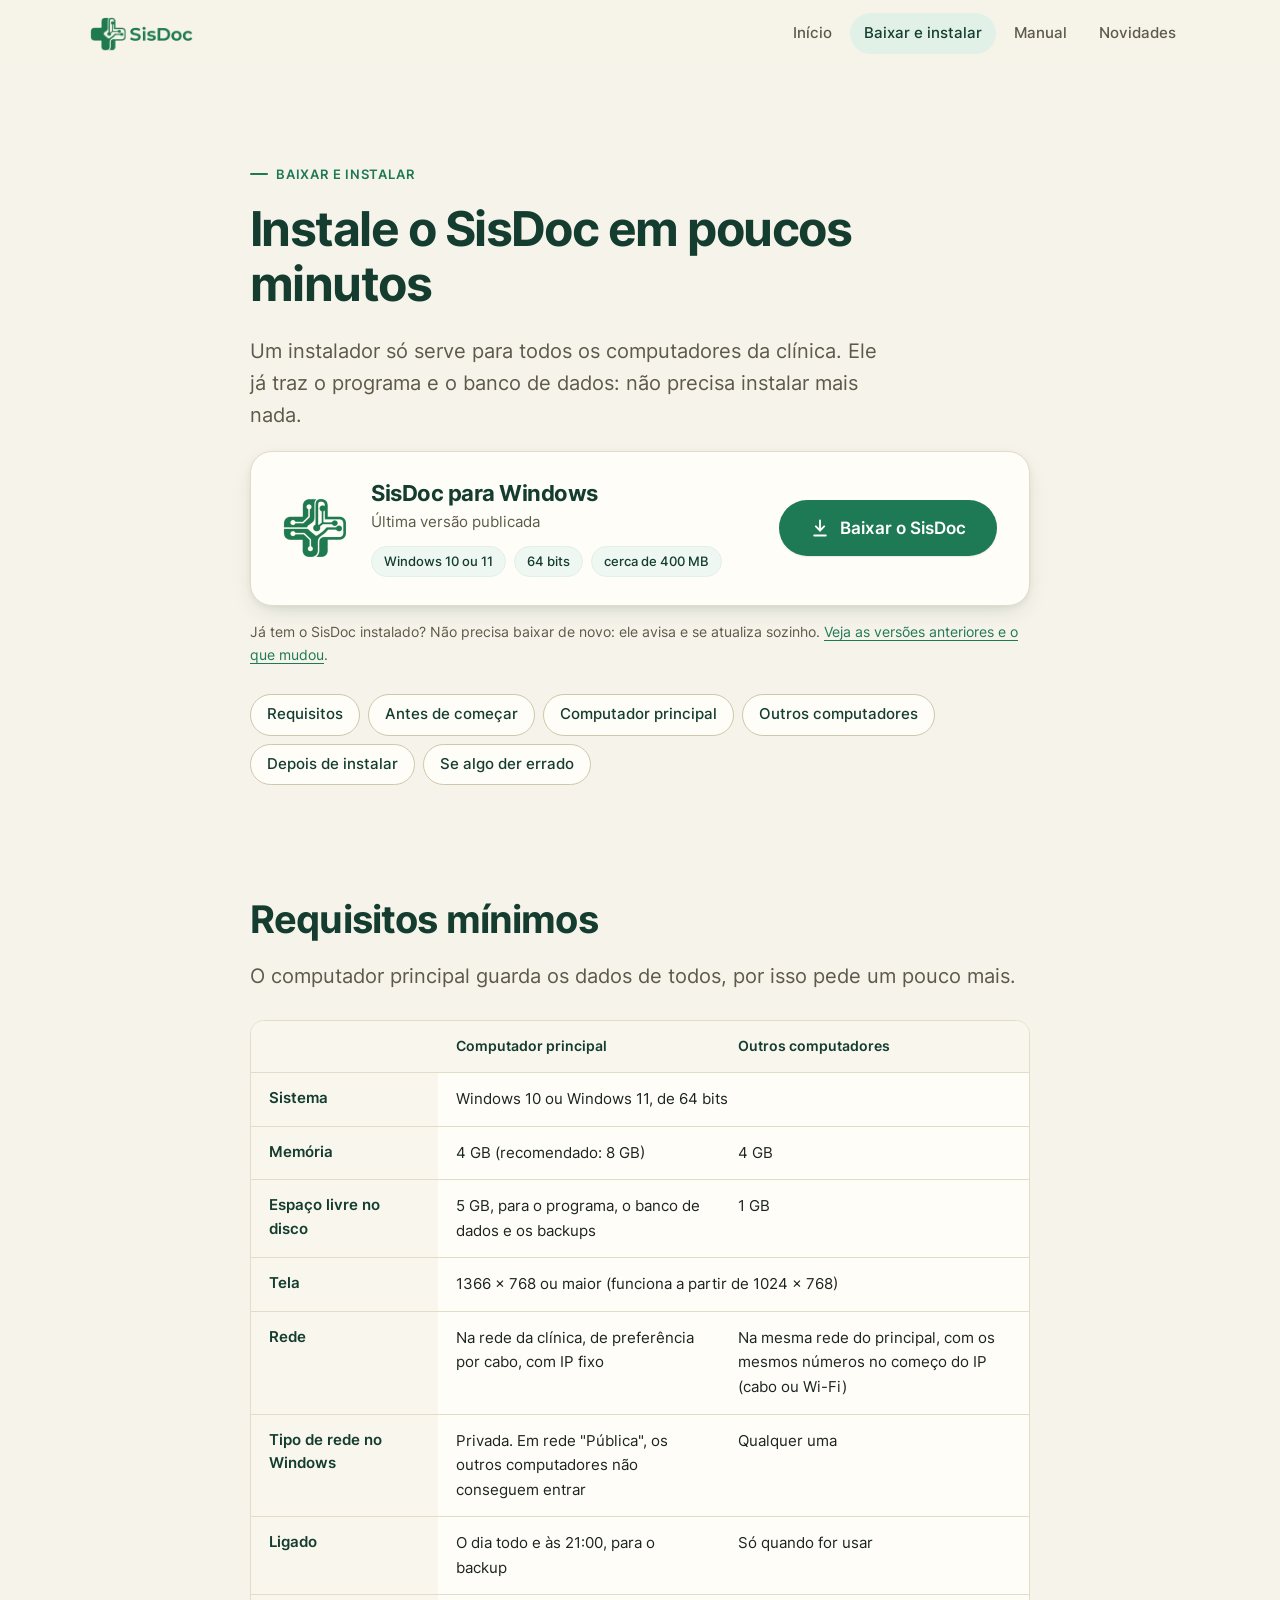
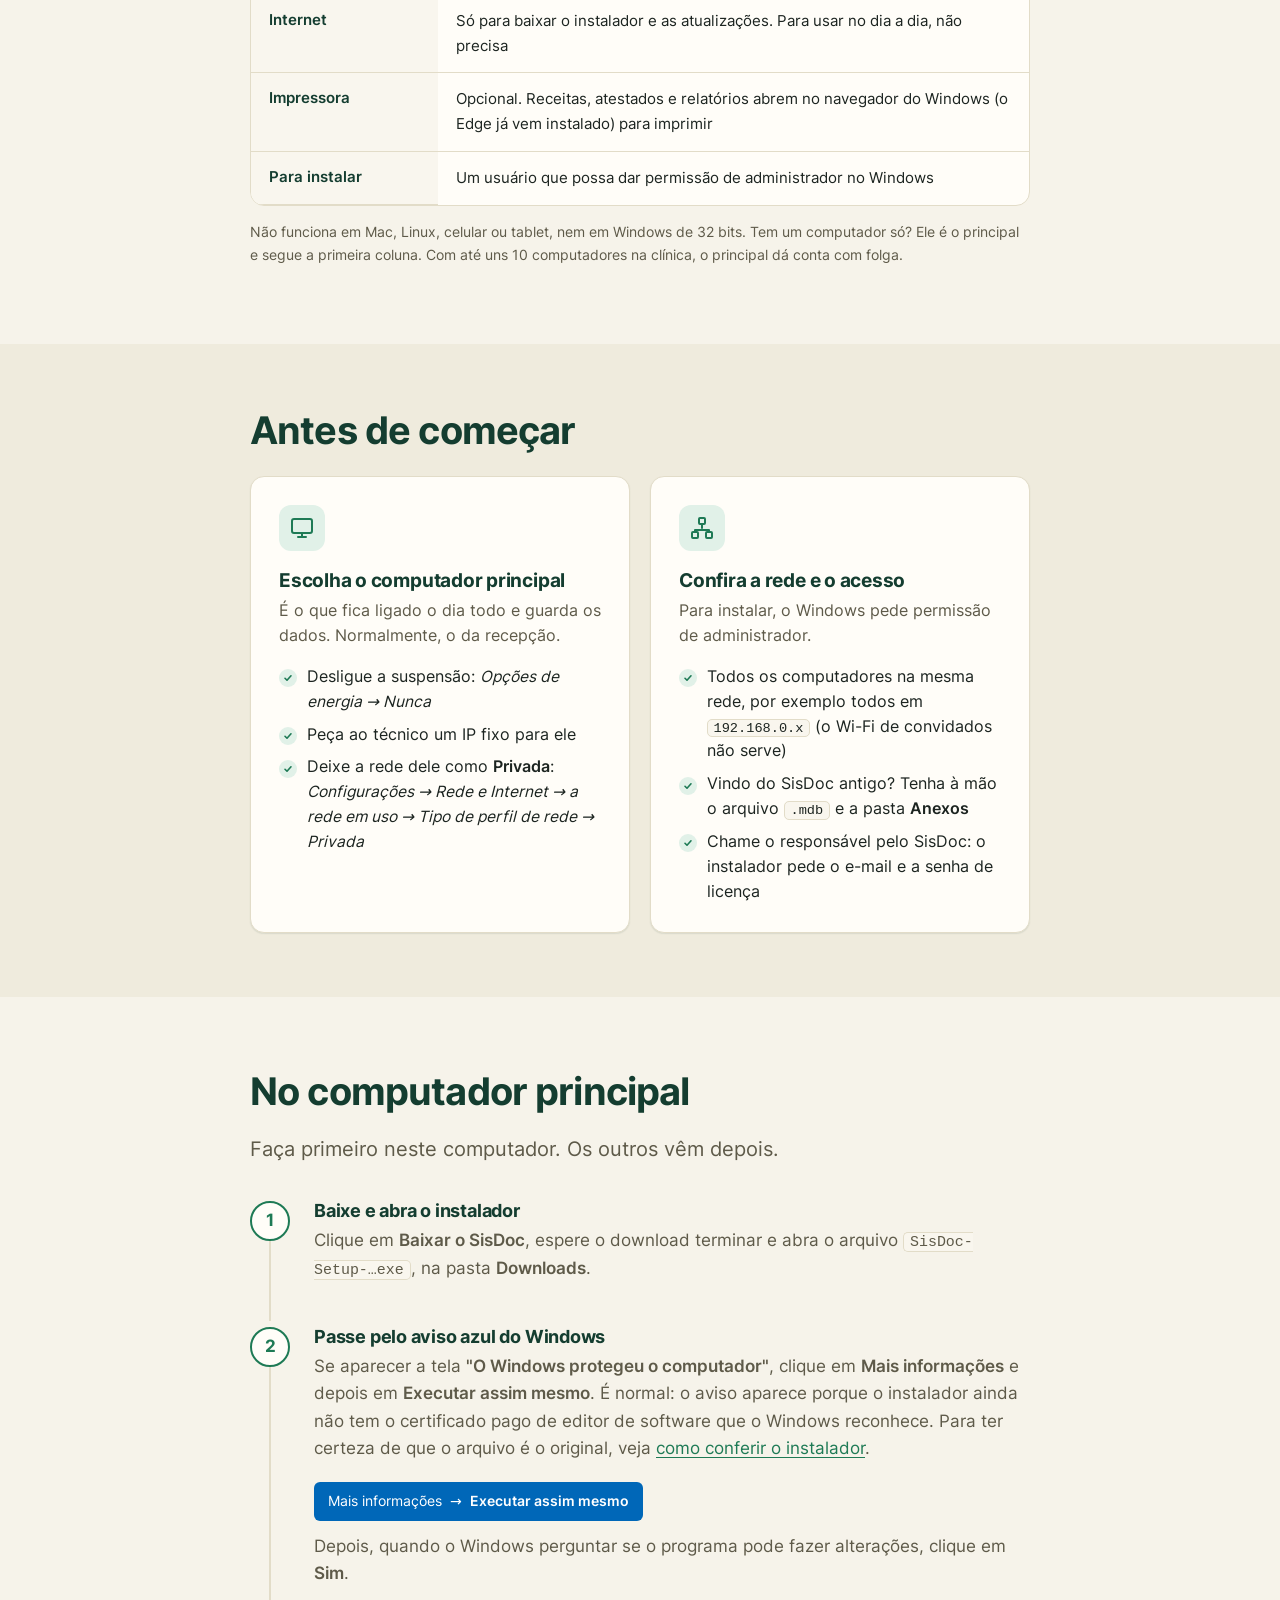
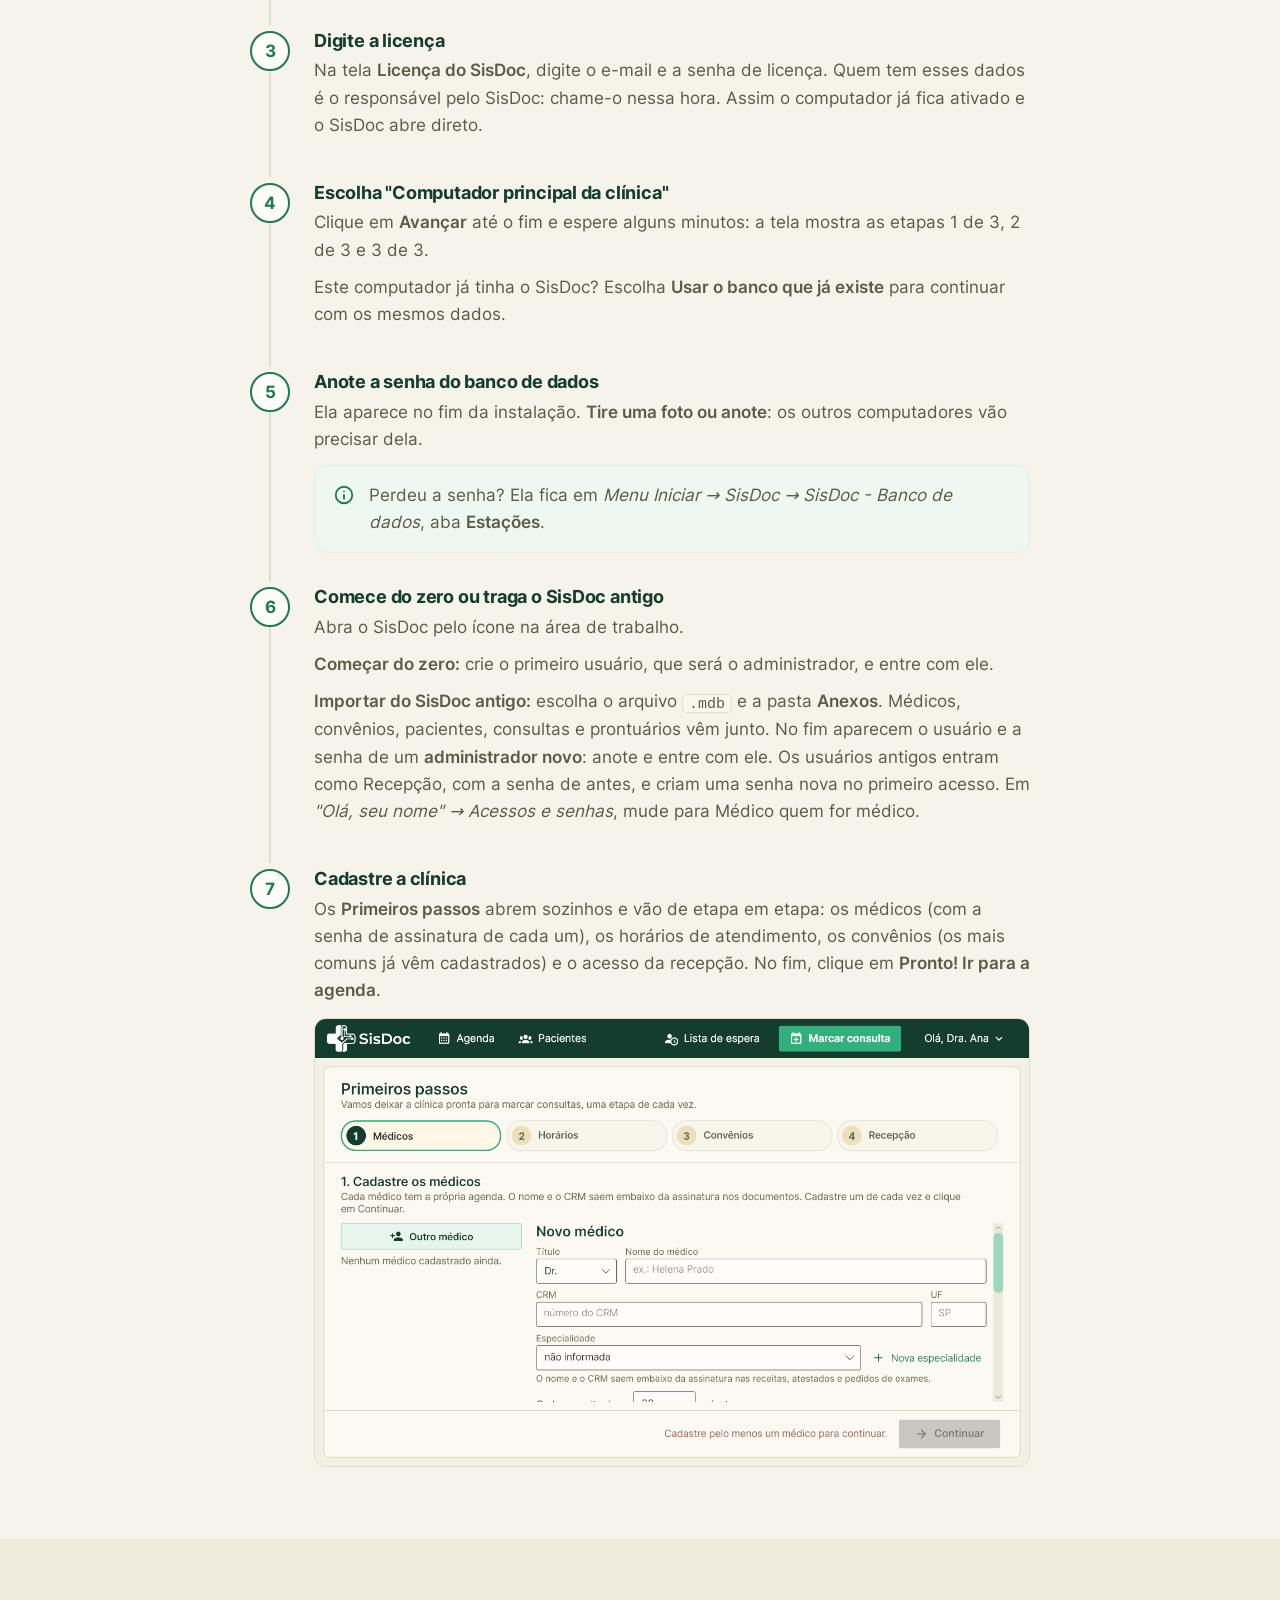
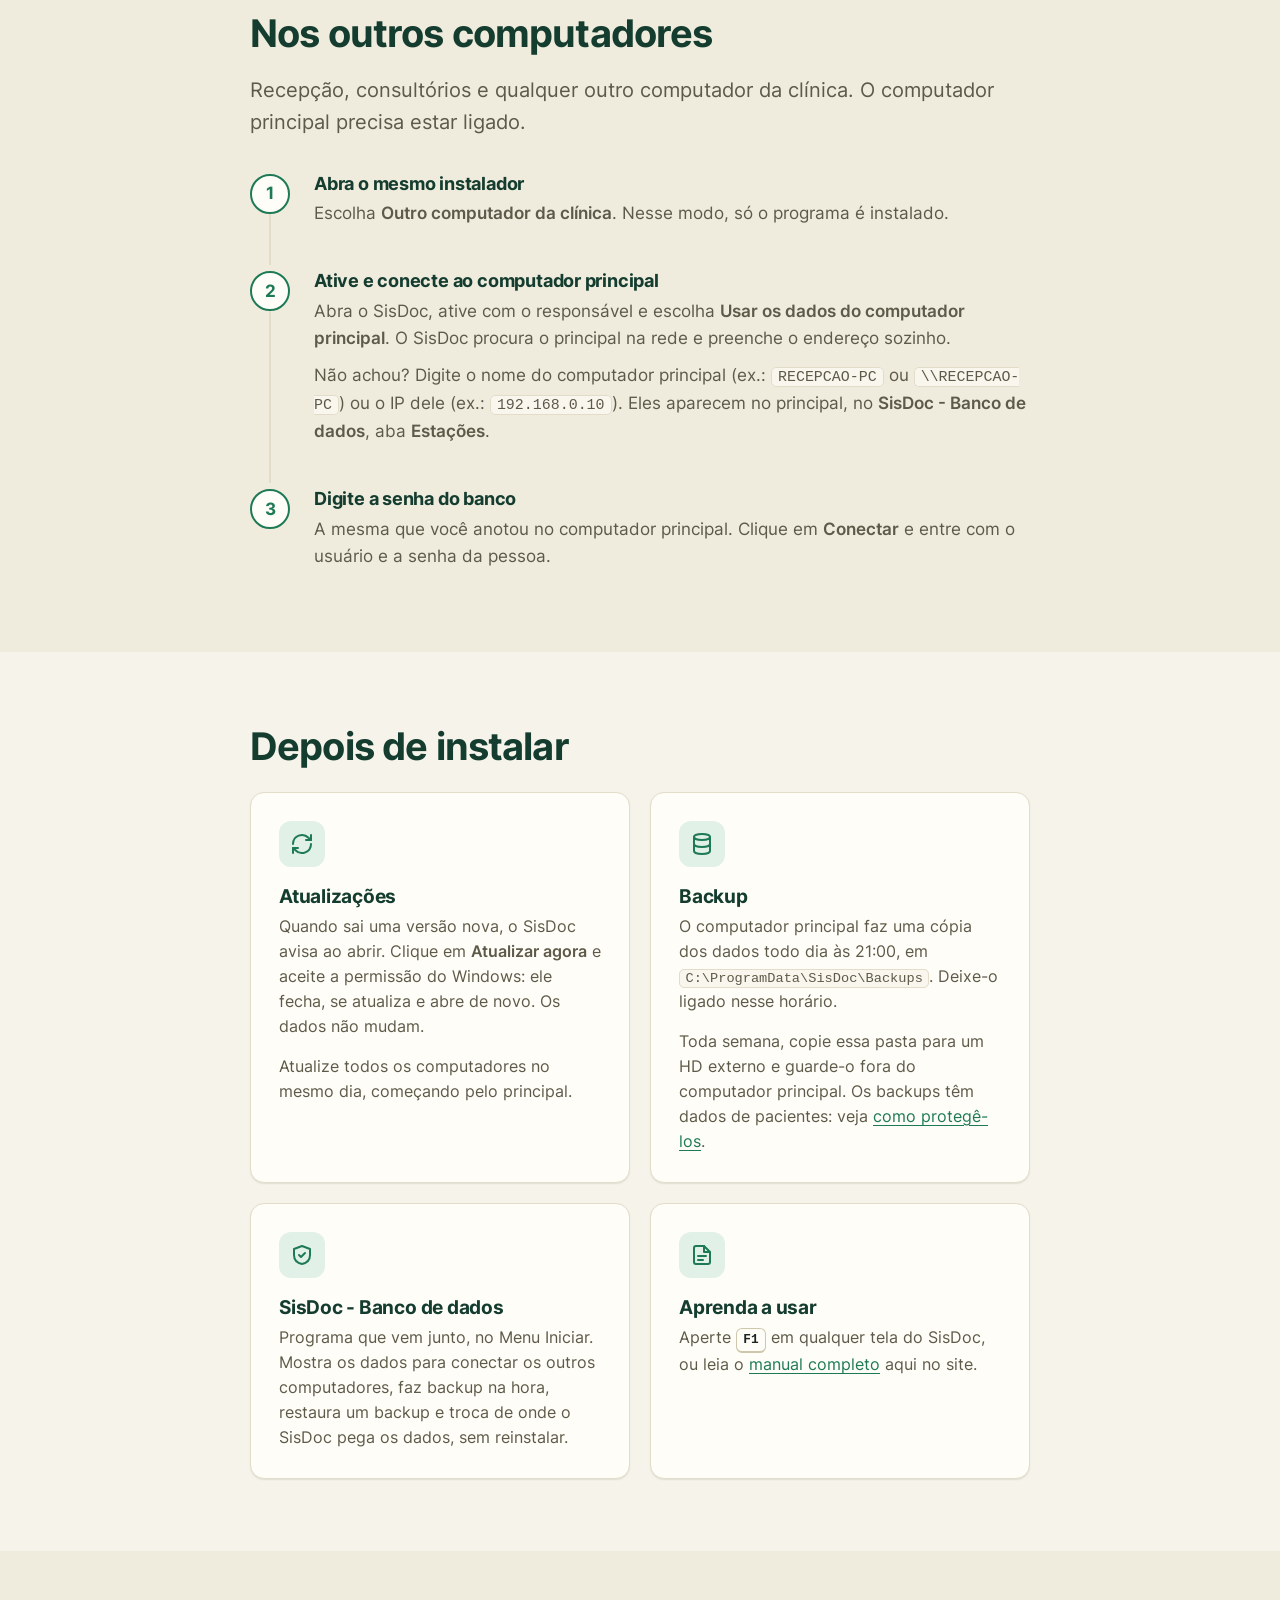
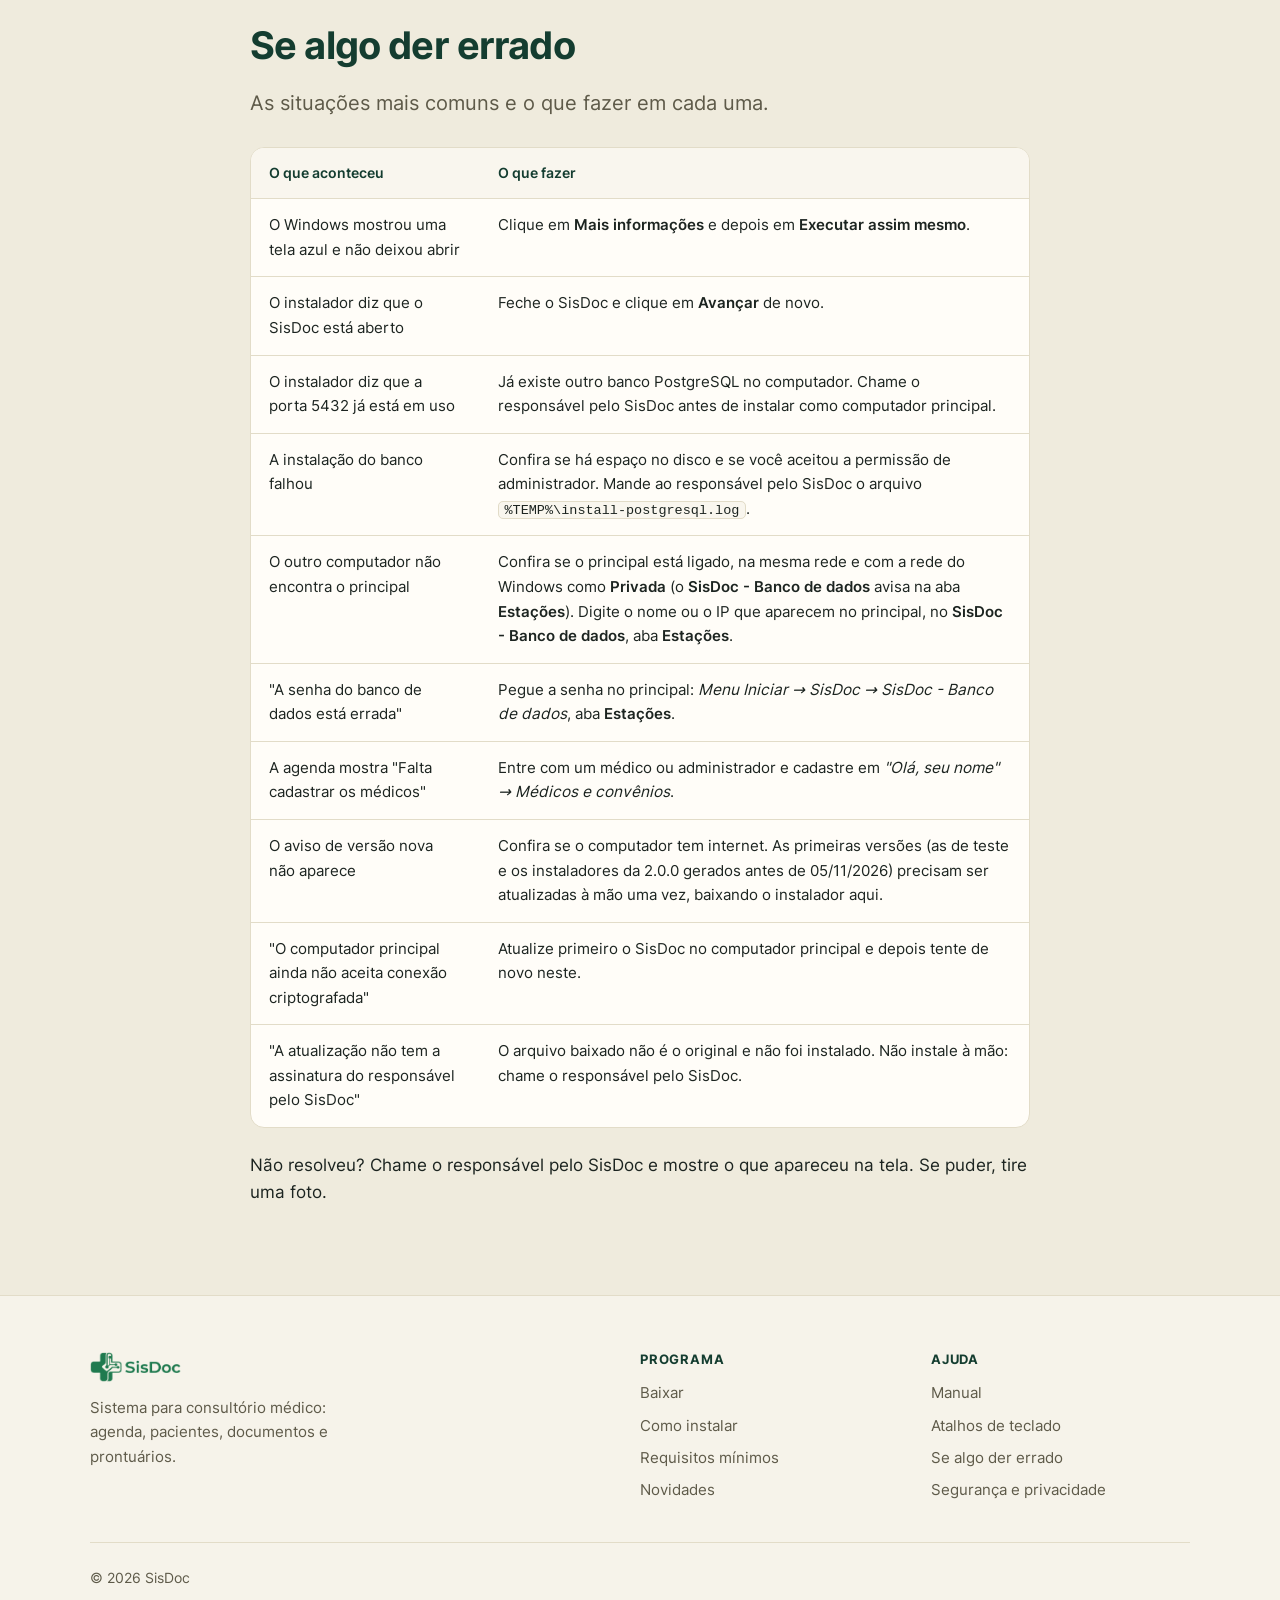
==== commit a9ae1340: "Site atualizado a partir de 89ddc9b" ====
--- a/baixar.html
+++ b/baixar.html
@@ -119,6 +119,7 @@
             <ul class="checklist">
               <li>Todos os computadores na mesma rede, por exemplo todos em <code>192.168.0.x</code> (o Wi-Fi de convidados não serve)</li>
               <li>Vindo do SisDoc antigo? Tenha à mão o arquivo <code>.mdb</code> e a pasta <b>Anexos</b></li>
+              <li>Chame o responsável pelo SisDoc: o instalador pede o e-mail e a senha de licença</li>
             </ul>
           </div>
         </div>
@@ -139,6 +140,10 @@
             <p>Se aparecer a tela <b>"O Windows protegeu o computador"</b>, clique em <b>Mais informações</b> e depois em <b>Executar assim mesmo</b>. É normal: o aviso aparece porque o instalador ainda não tem o certificado pago de editor de software que o Windows reconhece. Para ter certeza de que o arquivo é o original, veja <a href="seguranca.html#conferir">como conferir o instalador</a>.</p>
             <span class="smartscreen">Mais informações <span aria-hidden="true">→</span> <b>Executar assim mesmo</b></span>
             <p style="margin-top:12px">Depois, quando o Windows perguntar se o programa pode fazer alterações, clique em <b>Sim</b>.</p>
+          </li>
+          <li>
+            <h3>Digite a licença</h3>
+            <p>Na tela <b>Licença do SisDoc</b>, digite o e-mail e a senha de licença. Quem tem esses dados é o responsável pelo SisDoc: chame-o nessa hora. Assim o computador já fica ativado e o SisDoc abre direto.</p>
           </li>
           <li>
             <h3>Escolha "Computador principal da clínica"</h3>
@@ -154,17 +159,14 @@
             </div>
           </li>
           <li>
-            <h3>Ative o SisDoc</h3>
-            <p>Abra o SisDoc pelo ícone na área de trabalho. Na tela <b>Ativar o SisDoc neste computador</b>, chame o responsável pelo SisDoc: só ele tem o e-mail e a senha de ativação. É uma vez só por computador.</p>
-          </li>
-          <li>
             <h3>Comece do zero ou traga o SisDoc antigo</h3>
+            <p>Abra o SisDoc pelo ícone na área de trabalho.</p>
             <p><b>Começar do zero:</b> crie o primeiro usuário, que será o administrador, e entre com ele.</p>
             <p><b>Importar do SisDoc antigo:</b> escolha o arquivo <code>.mdb</code> e a pasta <b>Anexos</b>. Médicos, convênios, pacientes, consultas e prontuários vêm junto. No fim aparecem o usuário e a senha de um <b>administrador novo</b>: anote e entre com ele. Os usuários antigos entram como Recepção, com a senha de antes, e criam uma senha nova no primeiro acesso. Em <i>"Olá, seu nome" → Acessos e senhas</i>, mude para Médico quem for médico.</p>
           </li>
           <li>
             <h3>Cadastre a clínica</h3>
-            <p>A tela <b>Primeiros passos</b> abre sozinha. Cadastre os médicos, os horários de atendimento, os convênios e o acesso da recepção. Depois, clique em <b>Pronto! Ir para a agenda</b>.</p>
+            <p>Os <b>Primeiros passos</b> abrem sozinhos e vão de etapa em etapa: os médicos (com a senha de assinatura de cada um), os horários de atendimento, os convênios (os mais comuns já vêm cadastrados) e o acesso da recepção. No fim, clique em <b>Pronto! Ir para a agenda</b>.</p>
             <img class="zoomable" src="images/42-primeiros-passos.png" width="1280" height="800" loading="lazy" style="border-radius:12px;border:1px solid var(--border);margin-top:14px" alt="Tela Primeiros passos do SisDoc, com as quatro etapas de cadastro da clínica.">
           </li>
         </ol>
